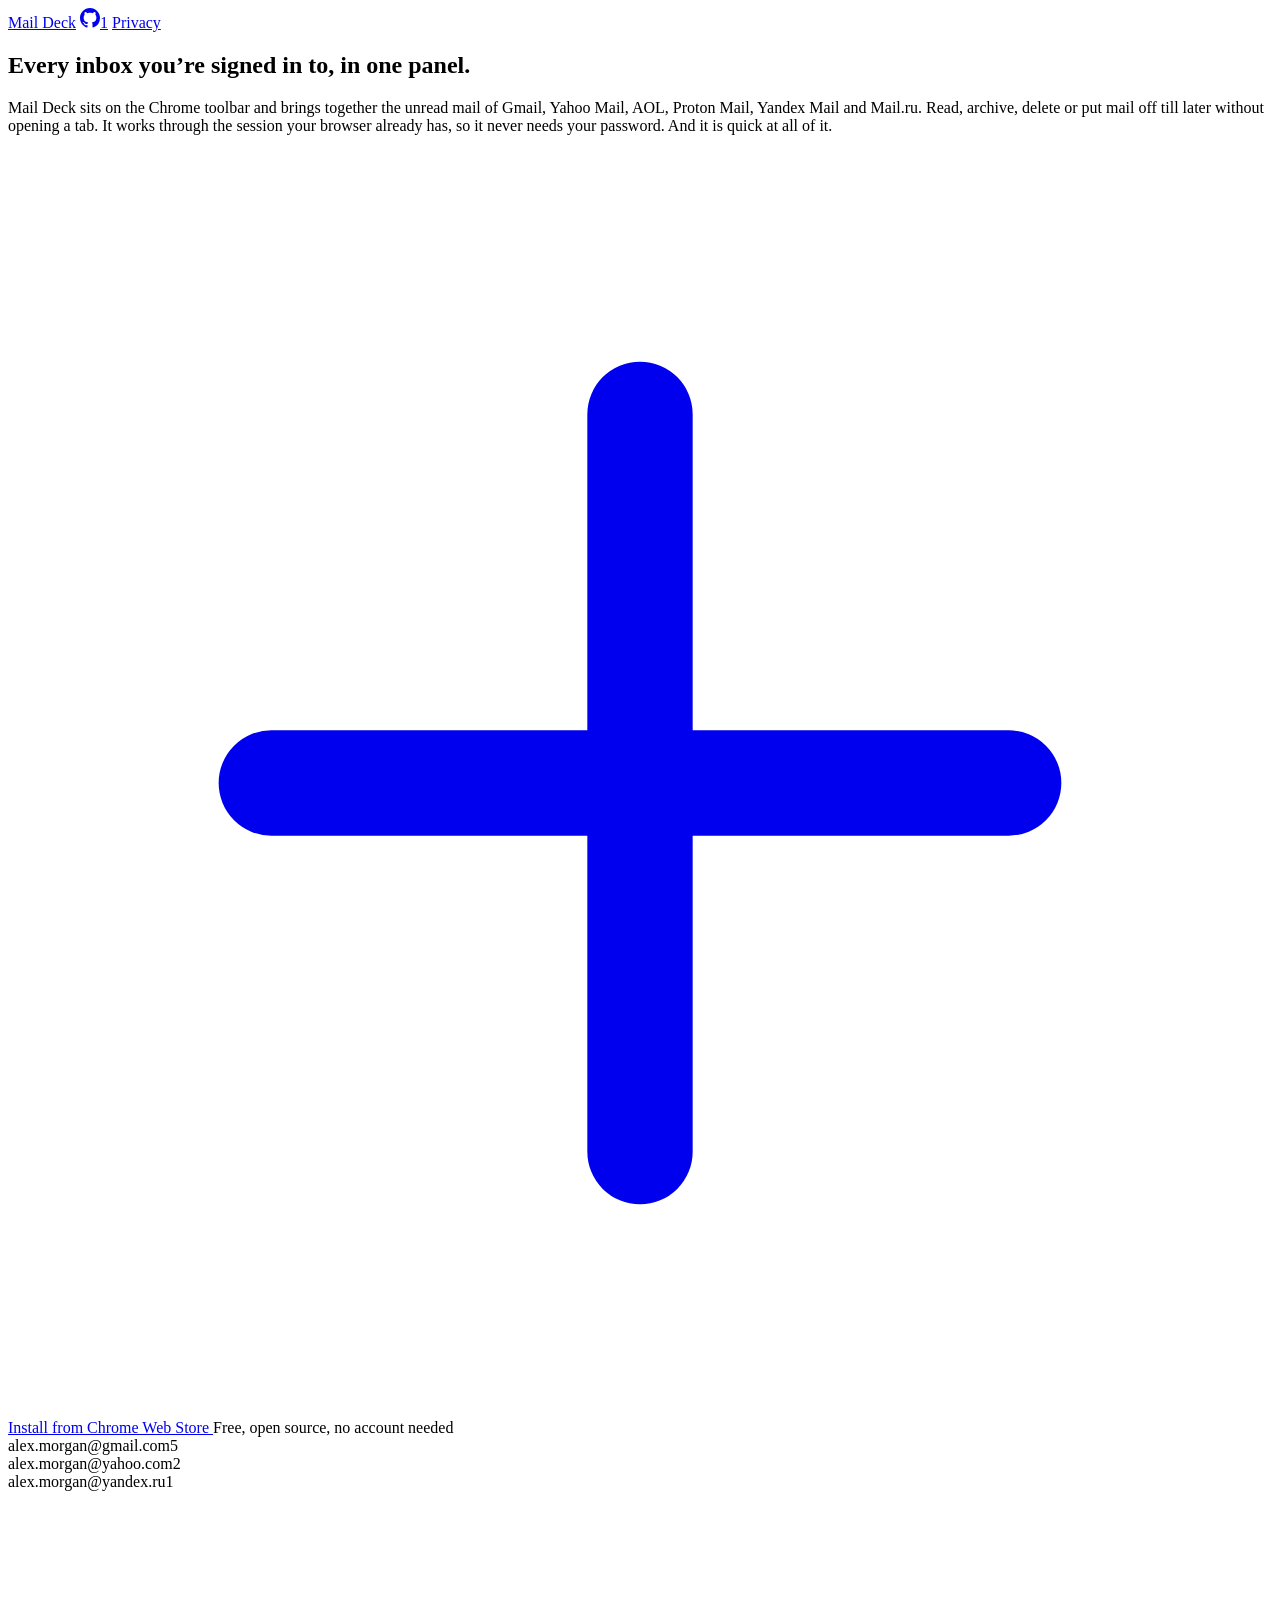
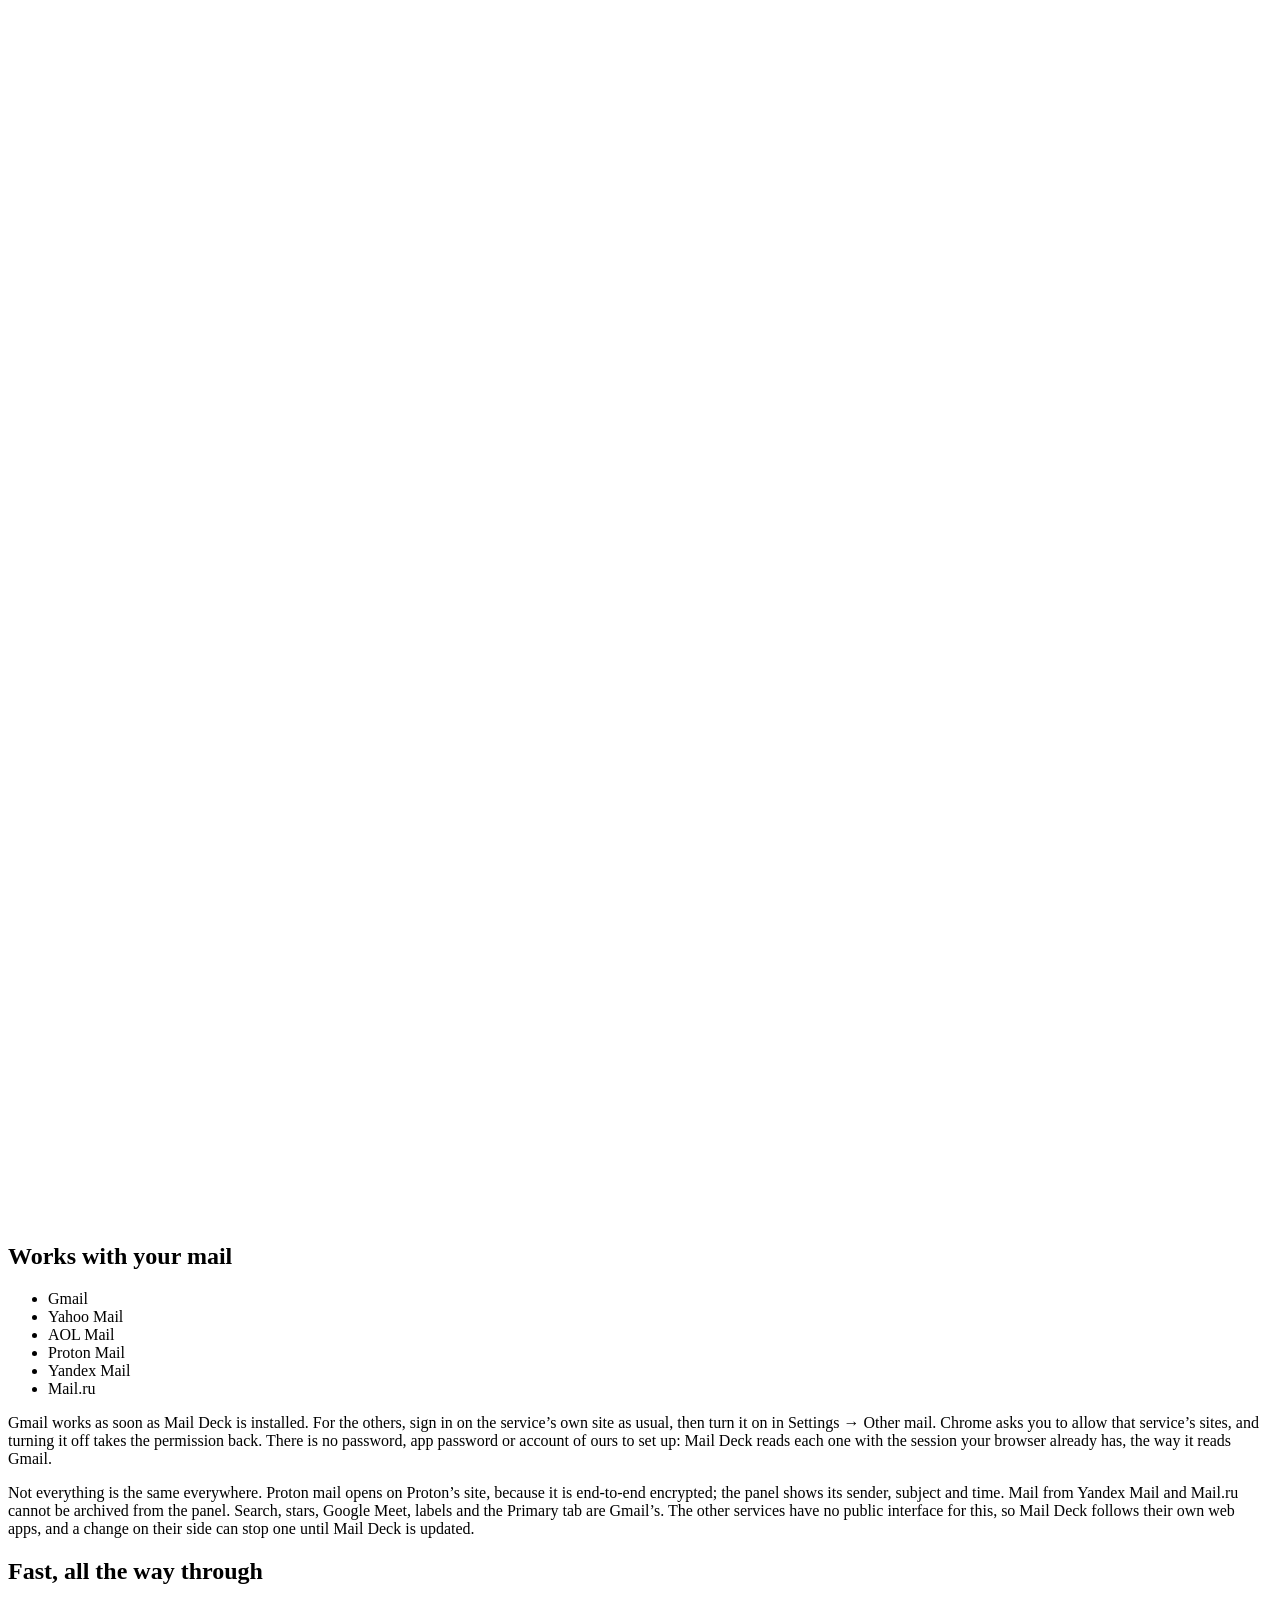
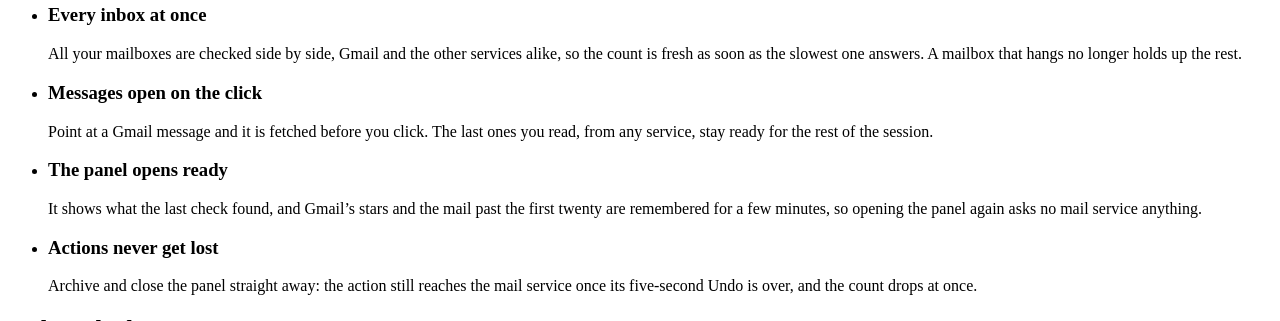
==== docs/index.html @ e18df62c "Links point to the nord-express organization The repository moves to github.com/nord-express/mail-de" ====
<!DOCTYPE html>
<html lang="en">
<head>
  <meta charset="utf-8">
  <meta name="viewport" content="width=device-width, initial-scale=1">
  <title>Mail Deck</title>
  <meta name="description" content="Unread mail from Gmail, Yahoo Mail, AOL, Proton Mail, Yandex Mail and Mail.ru in one Chrome toolbar panel. Read, archive or delete it without opening a tab.">
  <meta property="og:title" content="Mail Deck">
  <meta property="og:description" content="Every inbox you’re signed in to, in one fast panel: Gmail, Yahoo Mail, AOL, Proton Mail, Yandex Mail and Mail.ru, with the session your browser already has.">
  <link rel="canonical" href="https://nord-express.github.io/mail-deck/">
  <meta name="google-site-verification" content="rbf2NLE_nnhFeSo38FrEwmTpfpZyqi-4t7hF4axL8VQ">
  <meta property="og:type" content="website">
  <meta property="og:site_name" content="Mail Deck">
  <meta property="og:image" content="https://nord-express.github.io/mail-deck/images/social.png">
  <meta property="og:image:width" content="1280">
  <meta property="og:image:height" content="640">
  <meta property="og:image:alt" content="Mail Deck: every inbox you’re signed in to, in one fast panel">
  <meta property="og:url" content="https://nord-express.github.io/mail-deck/">
  <meta name="twitter:card" content="summary_large_image">
  <link rel="icon" type="image/png" href="favicon.png">
  <link rel="apple-touch-icon" href="icon.png">
  <script type="application/ld+json">
  {
    "@context": "https://schema.org",
    "@type": "SoftwareApplication",
    "name": "Mail Deck",
    "description": "Unread mail from Gmail, Yahoo Mail, AOL, Proton Mail, Yandex Mail and Mail.ru in one Chrome toolbar panel. Read, archive or delete it without opening a tab.",
    "url": "https://nord-express.github.io/mail-deck/",
    "downloadUrl": "https://chromewebstore.google.com/detail/mail-deck/hjlkjemogfgkpbbnogihekjcdmafecff",
    "image": "https://nord-express.github.io/mail-deck/images/social.png",
    "applicationCategory": "BrowserApplication",
    "operatingSystem": "Chrome",
    "offers": {
      "@type": "Offer",
      "price": "0",
      "priceCurrency": "USD"
    },
    "isAccessibleForFree": true,
    "license": "https://www.mozilla.org/MPL/1.1/",
    "codeRepository": "https://github.com/nord-express/mail-deck"
  }
  </script>
  <link rel="preload" href="fonts/schibsted-grotesk.woff2" as="font" type="font/woff2" crossorigin>
  <link rel="stylesheet" href="style.css">
  <script src="stars.js" defer></script>
</head>
<body>
  <header class="top wrap">
    <a class="brand" href="./"><img src="icon.png" alt="">Mail Deck</a>
    <a class="gh" href="https://github.com/nord-express/mail-deck" title="Source on GitHub" aria-label="Source on GitHub, stars: 1"><svg viewBox="0 0 16 16" width="20" height="20" aria-hidden="true"><path fill="currentColor" d="M8 0C3.58 0 0 3.58 0 8c0 3.54 2.29 6.53 5.47 7.59.4.07.55-.17.55-.38 0-.19-.01-.82-.01-1.49-2.01.37-2.53-.49-2.69-.94-.09-.23-.48-.94-.82-1.13-.28-.15-.68-.52-.01-.53.63-.01 1.08.58 1.23.82.72 1.21 1.87.87 2.33.66.07-.52.28-.87.51-1.07-1.78-.2-3.64-.89-3.64-3.95 0-.87.31-1.59.82-2.15-.08-.2-.36-1.02.08-2.12 0 0 .67-.21 2.2.82.64-.18 1.32-.27 2-.27.68 0 1.36.09 2 .27 1.53-1.04 2.2-.82 2.2-.82.44 1.1.16 1.92.08 2.12.51.56.82 1.27.82 2.15 0 3.07-1.87 3.75-3.65 3.95.29.25.54.73.54 1.48 0 1.07-.01 1.93-.01 2.2 0 .21.15.46.55.38A8.013 8.013 0 0 0 16 8c0-4.42-3.58-8-8-8z"/></svg><span class="stars">1</span></a>
    <a href="#privacy">Privacy</a>
  </header>

  <main>
    <section class="hero wrap">
      <div>
        <h1>Every inbox you’re signed in to, in one panel.</h1>
        <p class="lede">Mail Deck sits on the Chrome toolbar and brings together the unread mail of Gmail, Yahoo Mail, AOL, Proton Mail, Yandex Mail and Mail.ru. Read, archive, delete or put mail off till later without opening a tab. It works through the session your browser already has, so it never needs your password. And it is quick at all of it.</p>
        <div class="cta">
          <a class="install" href="https://chromewebstore.google.com/detail/mail-deck/hjlkjemogfgkpbbnogihekjcdmafecff">
            <svg viewBox="0 0 24 24" fill="none" stroke="currentColor" stroke-width="2" stroke-linecap="round" aria-hidden="true"><path d="M12 5v14M5 12h14"/></svg>
            Install from Chrome Web Store
          </a>
          <span class="note">Free, open source, no account needed</span>
        </div>
      </div>
      <div class="deck" aria-hidden="true">
        <div class="acc" style="--c: var(--blue)"><span class="dot"></span><span class="addr">alex.morgan@gmail.com</span><span class="n">5</span></div>
        <div class="acc" style="--c: var(--green)"><span class="dot"></span><span class="addr">alex.morgan@yahoo.com</span><span class="n">2</span></div>
        <div class="acc" style="--c: var(--orange)"><span class="dot"></span><span class="addr">alex.morgan@yandex.ru</span><span class="n">1</span></div>
      </div>
    </section>

    <figure class="shot wrap">
      <picture>
        <source media="(max-width: 600px) and (prefers-color-scheme: dark)" srcset="images/inbox-dark.png" width="1232" height="1312">
        <source media="(max-width: 600px)" srcset="images/inbox-light.png" width="1232" height="1312">
        <source media="(prefers-color-scheme: dark)" srcset="images/hero-dark.png">
        <img src="images/hero-light.png" width="2904" height="1312" alt="The Mail Deck panel: unread mail from Gmail, Yahoo Mail and Yandex Mail mailboxes, and an open message">
      </picture>
    </figure>

    <section class="block wrap" id="services">
      <h2>Works with your mail</h2>
      <div class="works">
        <ul class="services">
          <li>Gmail</li>
          <li>Yahoo Mail</li>
          <li>AOL Mail</li>
          <li>Proton Mail</li>
          <li>Yandex Mail</li>
          <li>Mail.ru</li>
        </ul>
        <p>Gmail works as soon as Mail Deck is installed. For the others, sign in on the service’s own site as usual, then turn it on in Settings → Other mail. Chrome asks you to allow that service’s sites, and turning it off takes the permission back. There is no password, app password or account of ours to set up: Mail Deck reads each one with the session your browser already has, the way it reads Gmail.</p>
        <p>Not everything is the same everywhere. Proton mail opens on Proton’s site, because it is end-to-end encrypted; the panel shows its sender, subject and time. Mail from Yandex Mail and Mail.ru cannot be archived from the panel. Search, stars, Google Meet, labels and the Primary tab are Gmail’s. The other services have no public interface for this, so Mail Deck follows their own web apps, and a change on their side can stop one until Mail Deck is updated.</p>
      </div>
    </section>

    <section class="block wrap">
      <h2>Fast, all the way through</h2>
      <ul class="features">
        <li>
          <h3>Every inbox at once</h3>
          <p>All your mailboxes are checked side by side, Gmail and the other services alike, so the count is fresh as soon as the slowest one answers. A mailbox that hangs no longer holds up the rest.</p>
        </li>
        <li>
          <h3>Messages open on the click</h3>
          <p>Point at a Gmail message and it is fetched before you click. The last ones you read, from any service, stay ready for the rest of the session.</p>
        </li>
        <li>
          <h3>The panel opens ready</h3>
          <p>It shows what the last check found, and Gmail’s stars and the mail past the first twenty are remembered for a few minutes, so opening the panel again asks no mail service anything.</p>
        </li>
        <li>
          <h3>Actions never get lost</h3>
          <p>Archive and close the panel straight away: the action still reaches the mail service once its five-second Undo is over, and the count drops at once.</p>
        </li>
      </ul>
    </section>

    <section class="block wrap">
      <h2>A closer look</h2>
      <div class="screens">
        <img src="images/screens/2-read.png" width="1280" height="800" loading="lazy" alt="A conversation open in the panel: older messages folded, an attachment chip">
        <img src="images/screens/3-search.png" width="1280" height="800" loading="lazy" alt="One search across two Gmail inboxes, read and unread results">
        <img src="images/screens/4-later.png" width="1280" height="800" loading="lazy" alt="The Remind me later menu over a message">
        <img src="images/screens/5-empty.png" width="1280" height="800" loading="lazy" alt="All caught up: a compact list of six mailboxes on Gmail, Yahoo Mail, Proton Mail, Yandex Mail and Mail.ru">
        <img src="images/screens/6-settings.png" width="1280" height="800" loading="lazy" alt="Settings: Other mail, with a switch for each mail service">
      </div>
    </section>

    <section class="block wrap">
      <h2>What it does</h2>
      <ul class="features">
        <li>
          <h3>Each mailbox at a glance</h3>
          <p>Every mailbox you’re signed in to shows with a colour and an unread count, and a Google account with its own picture too. Pick a chip to see one inbox only.</p>
        </li>
        <li>
          <h3>Read in place</h3>
          <p>A Gmail conversation opens whole in the panel, attachments included. Mail from Yahoo, AOL, Yandex and Mail.ru opens there too; Proton’s opens on Proton’s site.</p>
        </li>
        <li>
          <h3>Undo for five seconds</h3>
          <p>Archived or deleted the wrong one? Press Undo in the notice, or Z.</p>
        </li>
        <li>
          <h3>Reply and star</h3>
          <p>Reply opens a compose window on the service the message came from; Gmail’s comes already addressed. Star a Gmail message without leaving the panel.</p>
        </li>
        <li>
          <h3>Labels, not just the inbox</h3>
          <p>Choose which Gmail labels to watch, separately for each account, or only the Primary tab.</p>
        </li>
        <li>
          <h3>Search every Gmail inbox</h3>
          <p>One search runs in all your Google accounts at once.</p>
        </li>
        <li>
          <h3>Remind me later</h3>
          <p>Put a message away until this evening, tomorrow or next week. It comes back with a notification.</p>
        </li>
        <li>
          <h3>Your order, your side panel</h3>
          <p>Drag the inboxes into your order, keep the deck open beside the page, open it with Alt+Shift+M.</p>
        </li>
        <li>
          <h3>Notifications and sound</h3>
          <p>A desktop notice and an optional sound for new mail, with quiet hours, quiet inboxes and rules for senders.</p>
        </li>
      </ul>
    </section>

    <section class="block wrap">
      <h2>One key per action</h2>
      <ul class="keys">
        <li><kbd>R</kbd>Mark as read</li>
        <li><kbd>E</kbd>Archive</li>
        <li><kbd>Del</kbd>Delete</li>
        <li><kbd>!</kbd>Report spam</li>
        <li><kbd>S</kbd>Star</li>
        <li><kbd>Z</kbd>Undo</li>
        <li><kbd>B</kbd>Remind me later</li>
        <li><kbd>/</kbd>Search</li>
        <li><kbd>O</kbd>Open in the web app</li>
        <li><kbd>J</kbd>Next message</li>
      </ul>
      <p class="after">The keys go by position, so they work with any keyboard layout. Star and search are for Gmail; archive works everywhere but Yandex Mail and Mail.ru.</p>
    </section>

    <section class="block quiet wrap" id="privacy">
      <h2>Nothing in between</h2>
      <div>
        <p>Mail Deck has no servers and no analytics. It talks only to Google and to the mail services you turn on, each with the session your browser already has, and never sees your password.</p>
        <p><a href="privacy.html">Read the privacy policy</a></p>
      </div>
    </section>
  </main>

  <footer class="foot wrap">
    <p>Mail Deck is not made by or affiliated with Google, Yahoo, AOL, Proton, Yandex or VK. Gmail is a trademark of Google LLC; the other names belong to their owners.</p>
    <a href="https://github.com/nord-express/mail-deck">GitHub</a>
    <a href="https://github.com/nord-express/mail-deck/issues">Report a problem</a>
    <a href="privacy.html">Privacy</a>
  </footer>
</body>
</html>
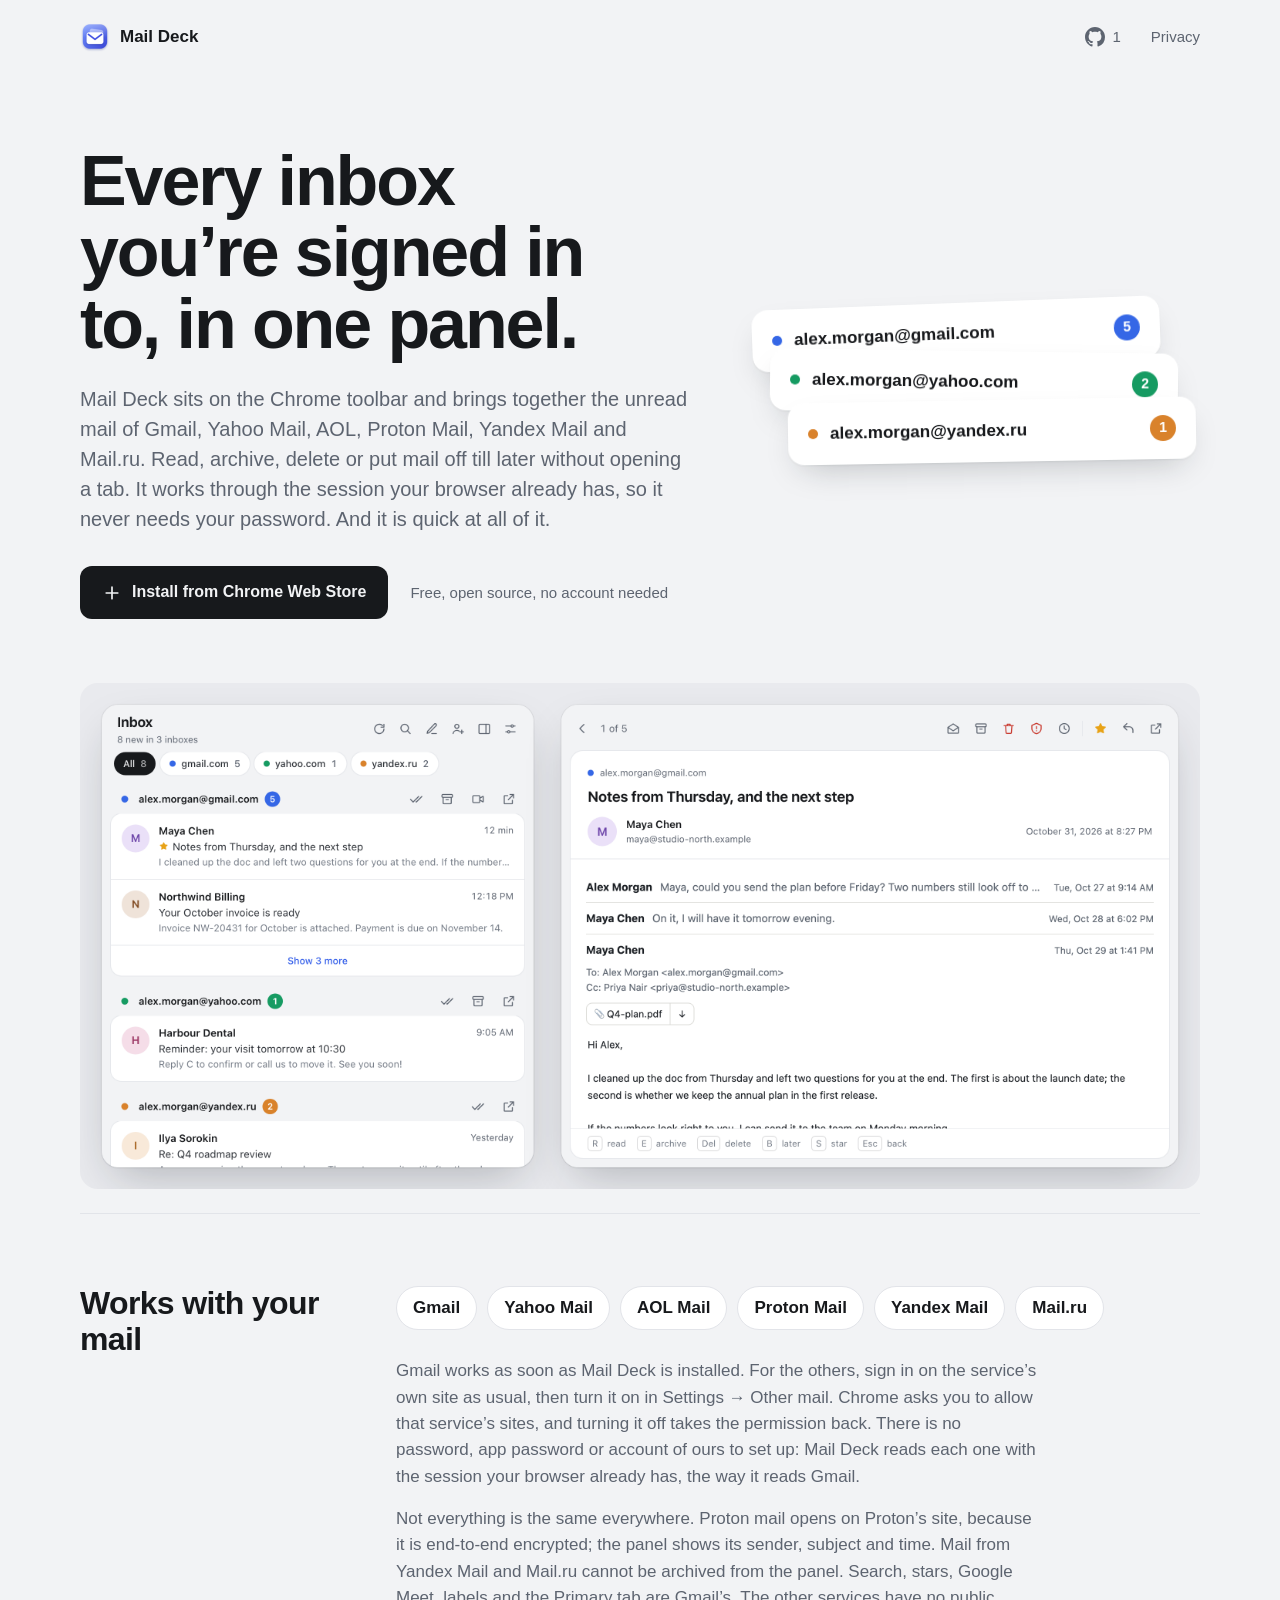
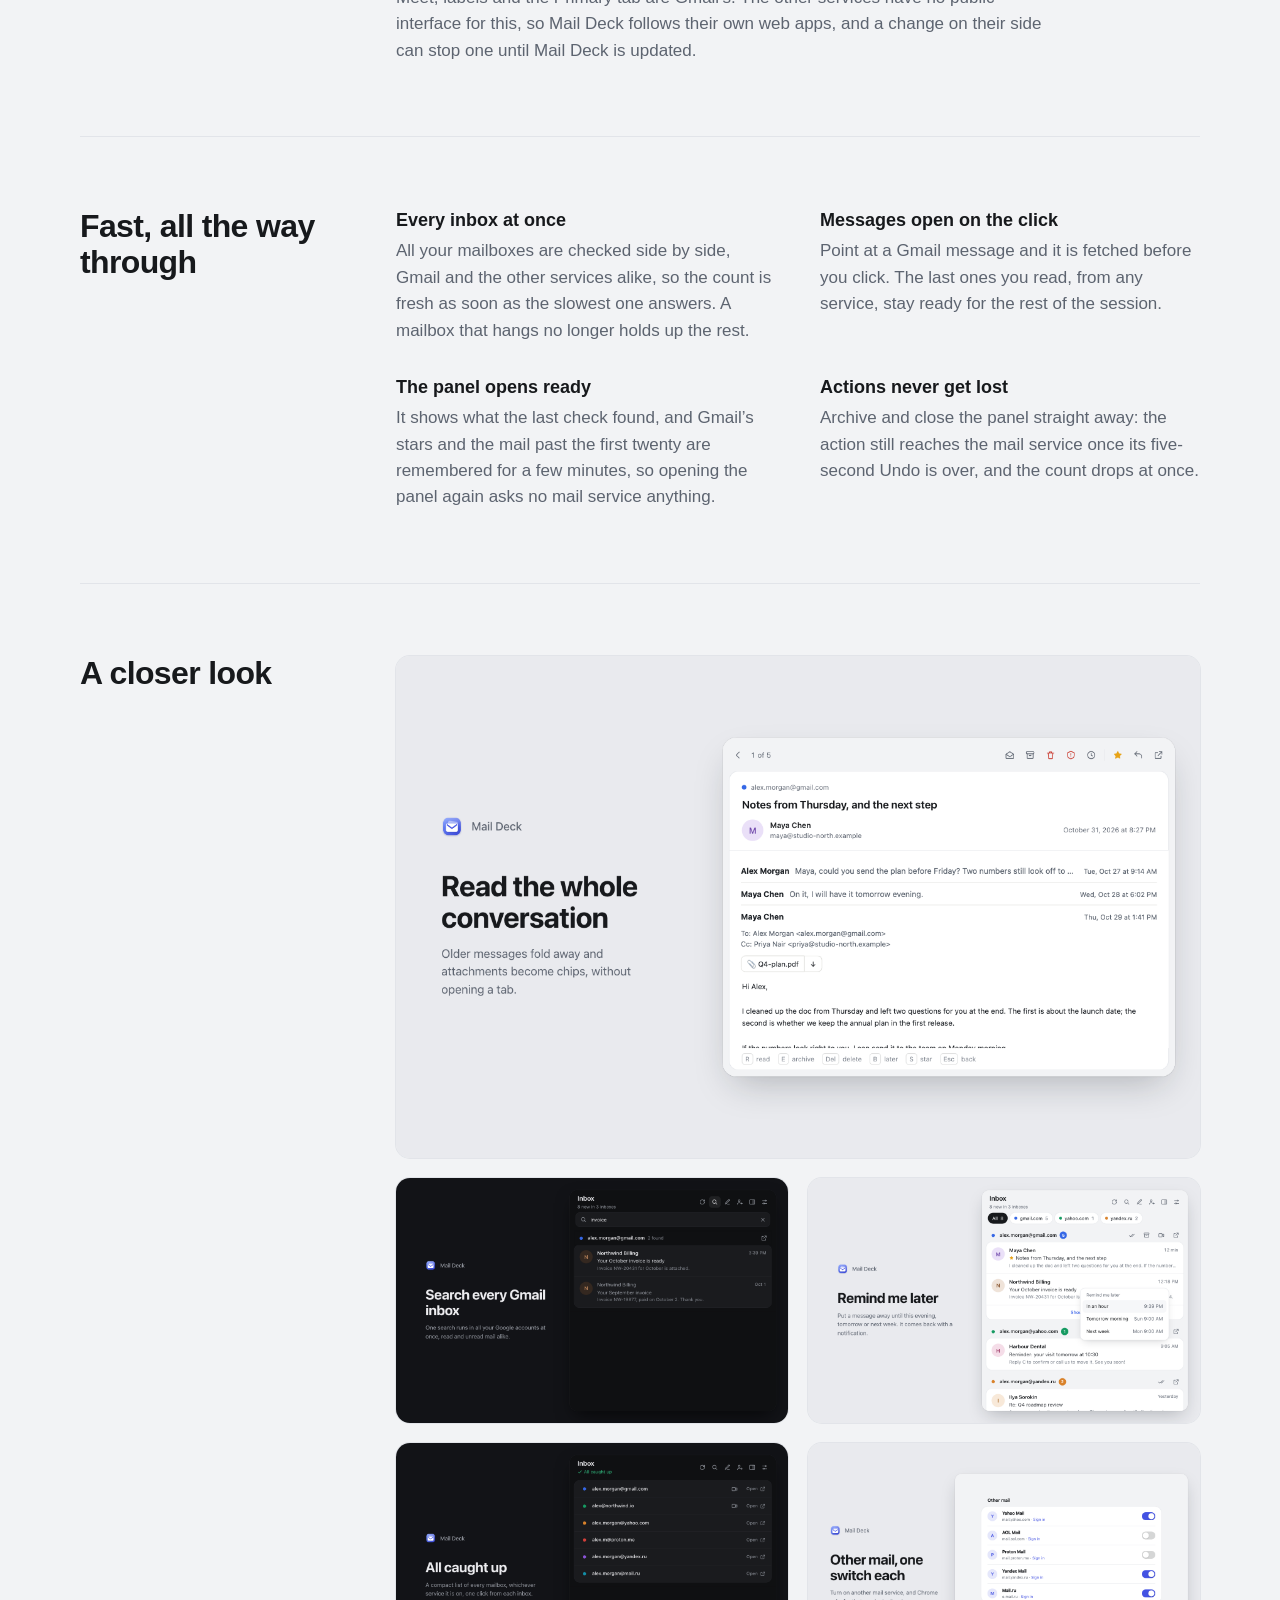
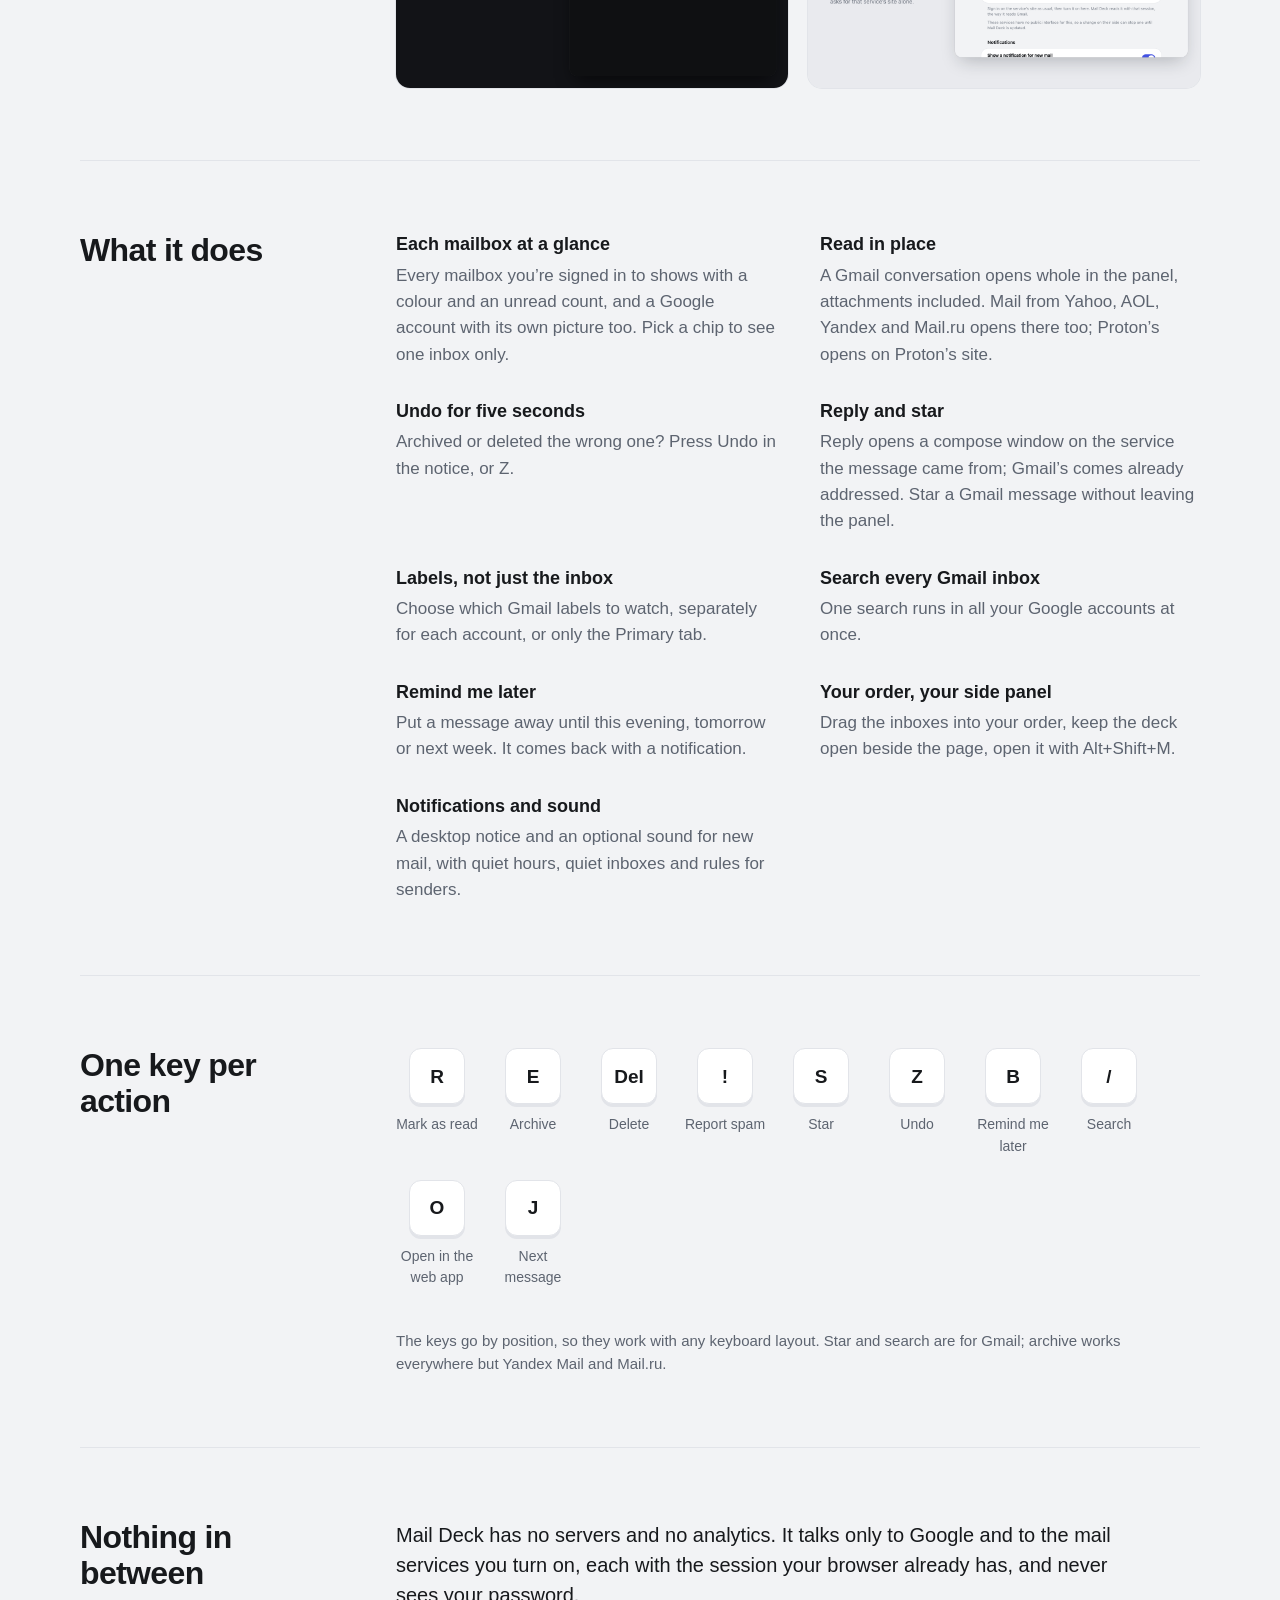
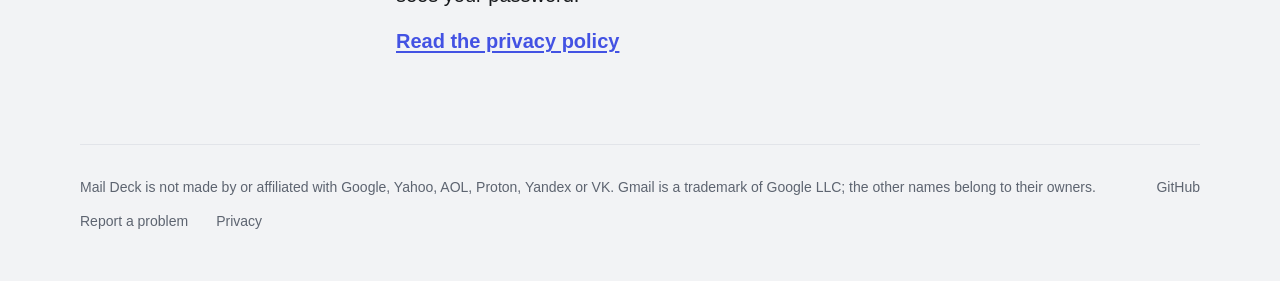
==== commit 73f0f8df: "Landing: lighter pictures, a real title, small fixes - Hero, inbox and screen pictures load as lossl" ====
--- a/docs/index.html
+++ b/docs/index.html
@@ -3,7 +3,7 @@
 <head>
   <meta charset="utf-8">
   <meta name="viewport" content="width=device-width, initial-scale=1">
-  <title>Mail Deck</title>
+  <title>Mail Deck: Gmail and other inboxes in one Chrome panel</title>
   <meta name="description" content="Unread mail from Gmail, Yahoo Mail, AOL, Proton Mail, Yandex Mail and Mail.ru in one Chrome toolbar panel. Read, archive or delete it without opening a tab.">
   <meta property="og:title" content="Mail Deck">
   <meta property="og:description" content="Every inbox you’re signed in to, in one fast panel: Gmail, Yahoo Mail, AOL, Proton Mail, Yandex Mail and Mail.ru, with the session your browser already has.">
@@ -37,7 +37,7 @@
     },
     "isAccessibleForFree": true,
     "license": "https://www.mozilla.org/MPL/1.1/",
-    "codeRepository": "https://github.com/nord-express/mail-deck"
+    "sameAs": ["https://github.com/nord-express/mail-deck"]
   }
   </script>
   <link rel="preload" href="fonts/schibsted-grotesk.woff2" as="font" type="font/woff2" crossorigin>
@@ -46,7 +46,7 @@
 </head>
 <body>
   <header class="top wrap">
-    <a class="brand" href="./"><img src="icon.png" alt="">Mail Deck</a>
+    <a class="brand" href="./"><img src="icon-60.png" width="30" height="30" alt="">Mail Deck</a>
     <a class="gh" href="https://github.com/nord-express/mail-deck" title="Source on GitHub" aria-label="Source on GitHub, stars: 1"><svg viewBox="0 0 16 16" width="20" height="20" aria-hidden="true"><path fill="currentColor" d="M8 0C3.58 0 0 3.58 0 8c0 3.54 2.29 6.53 5.47 7.59.4.07.55-.17.55-.38 0-.19-.01-.82-.01-1.49-2.01.37-2.53-.49-2.69-.94-.09-.23-.48-.94-.82-1.13-.28-.15-.68-.52-.01-.53.63-.01 1.08.58 1.23.82.72 1.21 1.87.87 2.33.66.07-.52.28-.87.51-1.07-1.78-.2-3.64-.89-3.64-3.95 0-.87.31-1.59.82-2.15-.08-.2-.36-1.02.08-2.12 0 0 .67-.21 2.2.82.64-.18 1.32-.27 2-.27.68 0 1.36.09 2 .27 1.53-1.04 2.2-.82 2.2-.82.44 1.1.16 1.92.08 2.12.51.56.82 1.27.82 2.15 0 3.07-1.87 3.75-3.65 3.95.29.25.54.73.54 1.48 0 1.07-.01 1.93-.01 2.2 0 .21.15.46.55.38A8.013 8.013 0 0 0 16 8c0-4.42-3.58-8-8-8z"/></svg><span class="stars">1</span></a>
     <a href="#privacy">Privacy</a>
   </header>
@@ -73,10 +73,10 @@
 
     <figure class="shot wrap">
       <picture>
-        <source media="(max-width: 600px) and (prefers-color-scheme: dark)" srcset="images/inbox-dark.png" width="1232" height="1312">
-        <source media="(max-width: 600px)" srcset="images/inbox-light.png" width="1232" height="1312">
-        <source media="(prefers-color-scheme: dark)" srcset="images/hero-dark.png">
-        <img src="images/hero-light.png" width="2904" height="1312" alt="The Mail Deck panel: unread mail from Gmail, Yahoo Mail and Yandex Mail mailboxes, and an open message">
+        <source media="(max-width: 600px) and (prefers-color-scheme: dark)" srcset="images/inbox-dark.webp" width="1232" height="1312">
+        <source media="(max-width: 600px)" srcset="images/inbox-light.webp" width="1232" height="1312">
+        <source media="(prefers-color-scheme: dark)" srcset="images/hero-dark.webp">
+        <img src="images/hero-light.webp" width="2904" height="1312" alt="The Mail Deck panel: unread mail from Gmail, Yahoo Mail and Yandex Mail mailboxes, and an open message">
       </picture>
     </figure>
 
@@ -121,11 +121,11 @@
     <section class="block wrap">
       <h2>A closer look</h2>
       <div class="screens">
-        <img src="images/screens/2-read.png" width="1280" height="800" loading="lazy" alt="A conversation open in the panel: older messages folded, an attachment chip">
-        <img src="images/screens/3-search.png" width="1280" height="800" loading="lazy" alt="One search across two Gmail inboxes, read and unread results">
-        <img src="images/screens/4-later.png" width="1280" height="800" loading="lazy" alt="The Remind me later menu over a message">
-        <img src="images/screens/5-empty.png" width="1280" height="800" loading="lazy" alt="All caught up: a compact list of six mailboxes on Gmail, Yahoo Mail, Proton Mail, Yandex Mail and Mail.ru">
-        <img src="images/screens/6-settings.png" width="1280" height="800" loading="lazy" alt="Settings: Other mail, with a switch for each mail service">
+        <img src="images/screens/2-read.webp" width="1280" height="800" loading="lazy" alt="A conversation open in the panel: older messages folded, an attachment chip">
+        <img src="images/screens/3-search.webp" width="1280" height="800" loading="lazy" alt="One search across two Gmail inboxes, read and unread results">
+        <img src="images/screens/4-later.webp" width="1280" height="800" loading="lazy" alt="The Remind me later menu over a message">
+        <img src="images/screens/5-empty.webp" width="1280" height="800" loading="lazy" alt="All caught up: a compact list of six mailboxes on Gmail, Yahoo Mail, Proton Mail, Yandex Mail and Mail.ru">
+        <img src="images/screens/6-settings.webp" width="1280" height="800" loading="lazy" alt="Settings: Other mail, with a switch for each mail service">
       </div>
     </section>
 
--- a/docs/style.css
+++ b/docs/style.css
@@ -0,0 +1,493 @@
+@font-face {
+  font-family: 'Schibsted Grotesk';
+  font-style: normal;
+  font-weight: 400 800;
+  font-display: swap;
+  src: url(fonts/schibsted-grotesk.woff2) format('woff2');
+}
+
+/* the panel's own colours, so the page and the product look like one thing */
+:root {
+  --paper: #f2f3f5;
+  --card: #ffffff;
+  --ink: #17191c;
+  --muted: #5d6470;
+  --line: #e2e4e9;
+  --accent: #4352e3;
+  --focus: #2f5bea;
+  --blue: #3567e6;
+  --green: #169b62;
+  --orange: #d9822b;
+  --lift: 0 1px 2px rgba(22, 27, 36, .06), 0 14px 34px -14px rgba(22, 27, 36, .28);
+  color-scheme: light;
+}
+@media (prefers-color-scheme: dark) {
+  :root {
+    --paper: #0f1012;
+    --card: #1a1b1e;
+    --ink: #ececef;
+    --muted: #9a9ea6;
+    --line: #2a2b30;
+    --accent: #8a9cff;
+    --focus: #8aa6ff;
+    --blue: #5b86f2;
+    --green: #2fb57a;
+    --orange: #e79a4d;
+    --lift: 0 1px 2px rgba(0, 0, 0, .4), 0 14px 34px -14px rgba(0, 0, 0, .75);
+    color-scheme: dark;
+  }
+}
+
+* {
+  box-sizing: border-box;
+}
+html {
+  -webkit-text-size-adjust: 100%;
+}
+body {
+  margin: 0;
+  background: var(--paper);
+  color: var(--ink);
+  font: 400 17px/1.55 'Schibsted Grotesk', -apple-system, BlinkMacSystemFont, 'Segoe UI', sans-serif;
+  -webkit-font-smoothing: antialiased;
+}
+a {
+  color: inherit;
+}
+/* :where keeps the specificity of a plain a, so a link's own corners stay */
+a:where(:focus-visible) {
+  outline: 2px solid var(--focus);
+  outline-offset: 3px;
+  border-radius: 4px;
+}
+img {
+  display: block;
+  max-width: 100%;
+  height: auto;
+}
+.wrap {
+  width: min(1120px, 100% - 32px);
+  margin-inline: auto;
+}
+
+/* top line */
+.top {
+  display: flex;
+  align-items: center;
+  gap: 24px;
+  padding-block: 22px;
+}
+.brand {
+  display: flex;
+  align-items: center;
+  gap: 10px;
+  margin-right: auto;
+  font-weight: 700;
+  font-size: 17px;
+  text-decoration: none;
+}
+.brand img {
+  width: 30px;
+  height: 30px;
+}
+.top a:not(.brand) {
+  color: var(--muted);
+  font-size: 15px;
+  text-decoration: none;
+}
+.top a:not(.brand):hover {
+  color: var(--ink);
+}
+.top .gh {
+  display: inline-flex;
+  align-items: center;
+  gap: 7px;
+  margin: -6px -4px;
+  padding: 6px 10px;
+  border-radius: 8px;
+  font-weight: 500;
+  font-variant-numeric: tabular-nums;
+}
+.top .gh:hover {
+  background: var(--line);
+}
+.gh svg {
+  flex: none;
+}
+
+/* buttons */
+.install {
+  display: inline-flex;
+  align-items: center;
+  gap: 10px;
+  padding: 14px 22px;
+  border-radius: 12px;
+  background: var(--ink);
+  color: var(--paper);
+  font-weight: 600;
+  font-size: 16px;
+  text-decoration: none;
+  transition: transform .15s;
+}
+.install:hover {
+  transform: translateY(-1px);
+}
+.install svg {
+  width: 20px;
+  height: 20px;
+}
+
+/* first screen */
+.hero {
+  display: grid;
+  grid-template-columns: minmax(0, 1.15fr) minmax(0, .85fr);
+  align-items: center;
+  gap: 56px;
+  padding-block: 72px 64px;
+}
+h1 {
+  margin: 0;
+  font-size: clamp(40px, 6.2vw, 70px);
+  font-weight: 750;
+  line-height: 1.02;
+  letter-spacing: -.03em;
+  text-wrap: balance;
+}
+.lede {
+  max-width: 34em;
+  margin: 24px 0 32px;
+  color: var(--muted);
+  font-size: 20px;
+  line-height: 1.5;
+}
+.cta {
+  display: flex;
+  flex-wrap: wrap;
+  align-items: center;
+  gap: 14px 22px;
+}
+.cta .note {
+  color: var(--muted);
+  font-size: 15px;
+}
+
+/* the deck: one line per signed-in account, dealt on top of each other */
+.deck {
+  position: relative;
+  display: grid;
+  gap: 0;
+  padding: 8px 40px 8px 4px;
+}
+.acc {
+  display: flex;
+  align-items: center;
+  gap: 12px;
+  padding: 18px 20px;
+  border-radius: 16px;
+  background: var(--card);
+  box-shadow: var(--lift);
+  font-size: 17px;
+  font-weight: 600;
+  white-space: nowrap;
+  animation: deal .55s cubic-bezier(.2, .8, .2, 1) both;
+}
+.acc + .acc {
+  margin-top: -14px;
+}
+.acc:nth-child(1) {
+  transform: translateX(0) rotate(-2.2deg);
+  animation-delay: .05s;
+}
+.acc:nth-child(2) {
+  transform: translateX(18px) rotate(.8deg);
+  animation-delay: .17s;
+}
+.acc:nth-child(3) {
+  transform: translateX(36px) rotate(-1deg);
+  animation-delay: .29s;
+}
+.acc .dot {
+  flex: none;
+  width: 10px;
+  height: 10px;
+  border-radius: 50%;
+  background: var(--c);
+}
+.acc .addr {
+  min-width: 0;
+  overflow: hidden;
+  text-overflow: ellipsis;
+}
+.acc .n {
+  flex: none;
+  display: grid;
+  place-items: center;
+  min-width: 26px;
+  height: 26px;
+  margin-left: auto;
+  padding: 0 7px;
+  border-radius: 13px;
+  background: var(--c);
+  color: #fff;
+  font-size: 14px;
+  font-weight: 650;
+}
+@keyframes deal {
+  from {
+    opacity: 0;
+    translate: 0 -40px;
+  }
+}
+
+/* screenshot */
+.shot {
+  margin-block: 0;
+  padding-bottom: 24px;
+}
+.shot img {
+  width: 100%;
+  border-radius: 18px;
+}
+
+/* sections */
+.block {
+  display: grid;
+  grid-template-columns: 260px minmax(0, 1fr);
+  gap: 40px 56px;
+  padding-block: 72px;
+  border-top: 1px solid var(--line);
+}
+h2 {
+  margin: 0;
+  font-size: 32px;
+  font-weight: 700;
+  line-height: 1.12;
+  letter-spacing: -.02em;
+}
+.features {
+  display: grid;
+  grid-template-columns: 1fr 1fr;
+  gap: 32px 44px;
+  min-width: 0;
+  margin: 0;
+  padding: 0;
+  list-style: none;
+}
+.features h3 {
+  margin: 0 0 6px;
+  font-size: 18px;
+  font-weight: 650;
+  line-height: 1.3;
+}
+.features p {
+  margin: 0;
+  color: var(--muted);
+}
+
+/* the mail services: plain names, no logos */
+.works {
+  min-width: 0;
+}
+.services {
+  display: flex;
+  flex-wrap: wrap;
+  gap: 10px;
+  margin: 0 0 28px;
+  padding: 0;
+  list-style: none;
+}
+.services li {
+  padding: 8px 16px;
+  border: 1px solid var(--line);
+  border-radius: 999px;
+  background: var(--card);
+  font-weight: 600;
+  white-space: nowrap;
+}
+.works p {
+  max-width: 38em;
+  margin: 0 0 16px;
+  color: var(--muted);
+}
+.works p:last-child {
+  margin-bottom: 0;
+}
+
+/* screens: two to a row, the store's pictures */
+.screens {
+  display: grid;
+  grid-template-columns: 1fr 1fr;
+  gap: 20px;
+  min-width: 0;
+}
+.screens img {
+  width: 100%;
+  height: auto;
+  border-radius: 14px;
+  box-shadow: 0 0 0 1px var(--line);
+}
+.screens img:first-child {
+  grid-column: 1 / -1;
+}
+
+/* keys */
+.keys {
+  display: flex;
+  flex-wrap: wrap;
+  gap: 22px 14px;
+  margin: 0;
+  padding: 0;
+  list-style: none;
+}
+.keys li {
+  display: grid;
+  grid-template-rows: auto 1fr;
+  justify-items: center;
+  gap: 10px;
+  width: 82px;
+  color: var(--muted);
+  font-size: 14px;
+  text-align: center;
+}
+kbd {
+  display: grid;
+  place-items: center;
+  min-width: 56px;
+  height: 56px;
+  padding: 0 12px;
+  border: 1px solid var(--line);
+  border-radius: 12px;
+  background: var(--card);
+  box-shadow: 0 3px 0 var(--line);
+  color: var(--ink);
+  font: 600 19px/1 'Schibsted Grotesk', -apple-system, BlinkMacSystemFont, 'Segoe UI', sans-serif;
+}
+.after {
+  grid-column: 2;
+  margin: 0;
+  color: var(--muted);
+  font-size: 15px;
+}
+
+/* privacy */
+.quiet p {
+  max-width: 36em;
+  margin: 0 0 16px;
+  font-size: 20px;
+  line-height: 1.5;
+}
+.quiet a {
+  color: var(--accent);
+  font-weight: 600;
+  text-underline-offset: 3px;
+}
+
+/* foot */
+.foot {
+  display: flex;
+  flex-wrap: wrap;
+  gap: 12px 28px;
+  padding-block: 32px 48px;
+  border-top: 1px solid var(--line);
+  color: var(--muted);
+  font-size: 14px;
+}
+.foot p {
+  margin: 0 auto 0 0;
+}
+.foot a {
+  text-decoration: none;
+}
+.foot a:hover {
+  color: var(--ink);
+}
+
+/* the privacy page */
+.doc {
+  max-width: 680px;
+  padding-block: 48px 72px;
+}
+.doc h1 {
+  font-size: clamp(34px, 5vw, 48px);
+}
+.doc .date {
+  margin: 12px 0 36px;
+  color: var(--muted);
+}
+.doc h2 {
+  margin: 40px 0 12px;
+  font-size: 24px;
+}
+.doc p,
+.doc li {
+  color: var(--ink);
+}
+.doc li + li {
+  margin-top: 10px;
+}
+.doc code {
+  padding: 1px 5px;
+  border-radius: 5px;
+  background: var(--card);
+  font-size: .9em;
+}
+
+@media (max-width: 900px) {
+  .hero {
+    grid-template-columns: minmax(0, 1fr);
+    gap: 48px;
+    padding-block: 40px;
+  }
+  .deck {
+    max-width: 460px;
+  }
+  .block {
+    grid-template-columns: minmax(0, 1fr);
+    gap: 28px;
+    padding-block: 56px;
+  }
+  .after {
+    grid-column: 1;
+  }
+}
+@media (max-width: 600px) {
+  .lede,
+  .quiet p {
+    font-size: 18px;
+  }
+  .features {
+    grid-template-columns: 1fr;
+  }
+  .screens {
+    grid-template-columns: 1fr;
+  }
+  .acc {
+    font-size: 15px;
+    padding: 15px 16px;
+  }
+  .deck {
+    padding-right: 24px;
+  }
+  .acc:nth-child(2) {
+    transform: translateX(12px) rotate(.8deg);
+  }
+  .acc:nth-child(3) {
+    transform: translateX(24px) rotate(-1deg);
+  }
+  .keys {
+    display: grid;
+    grid-template-columns: repeat(4, minmax(0, 1fr));
+    gap: 20px 8px;
+  }
+  .keys li {
+    width: auto;
+  }
+}
+@media (prefers-reduced-motion: reduce) {
+  .acc {
+    animation: none;
+  }
+  .install {
+    transition: none;
+  }
+}
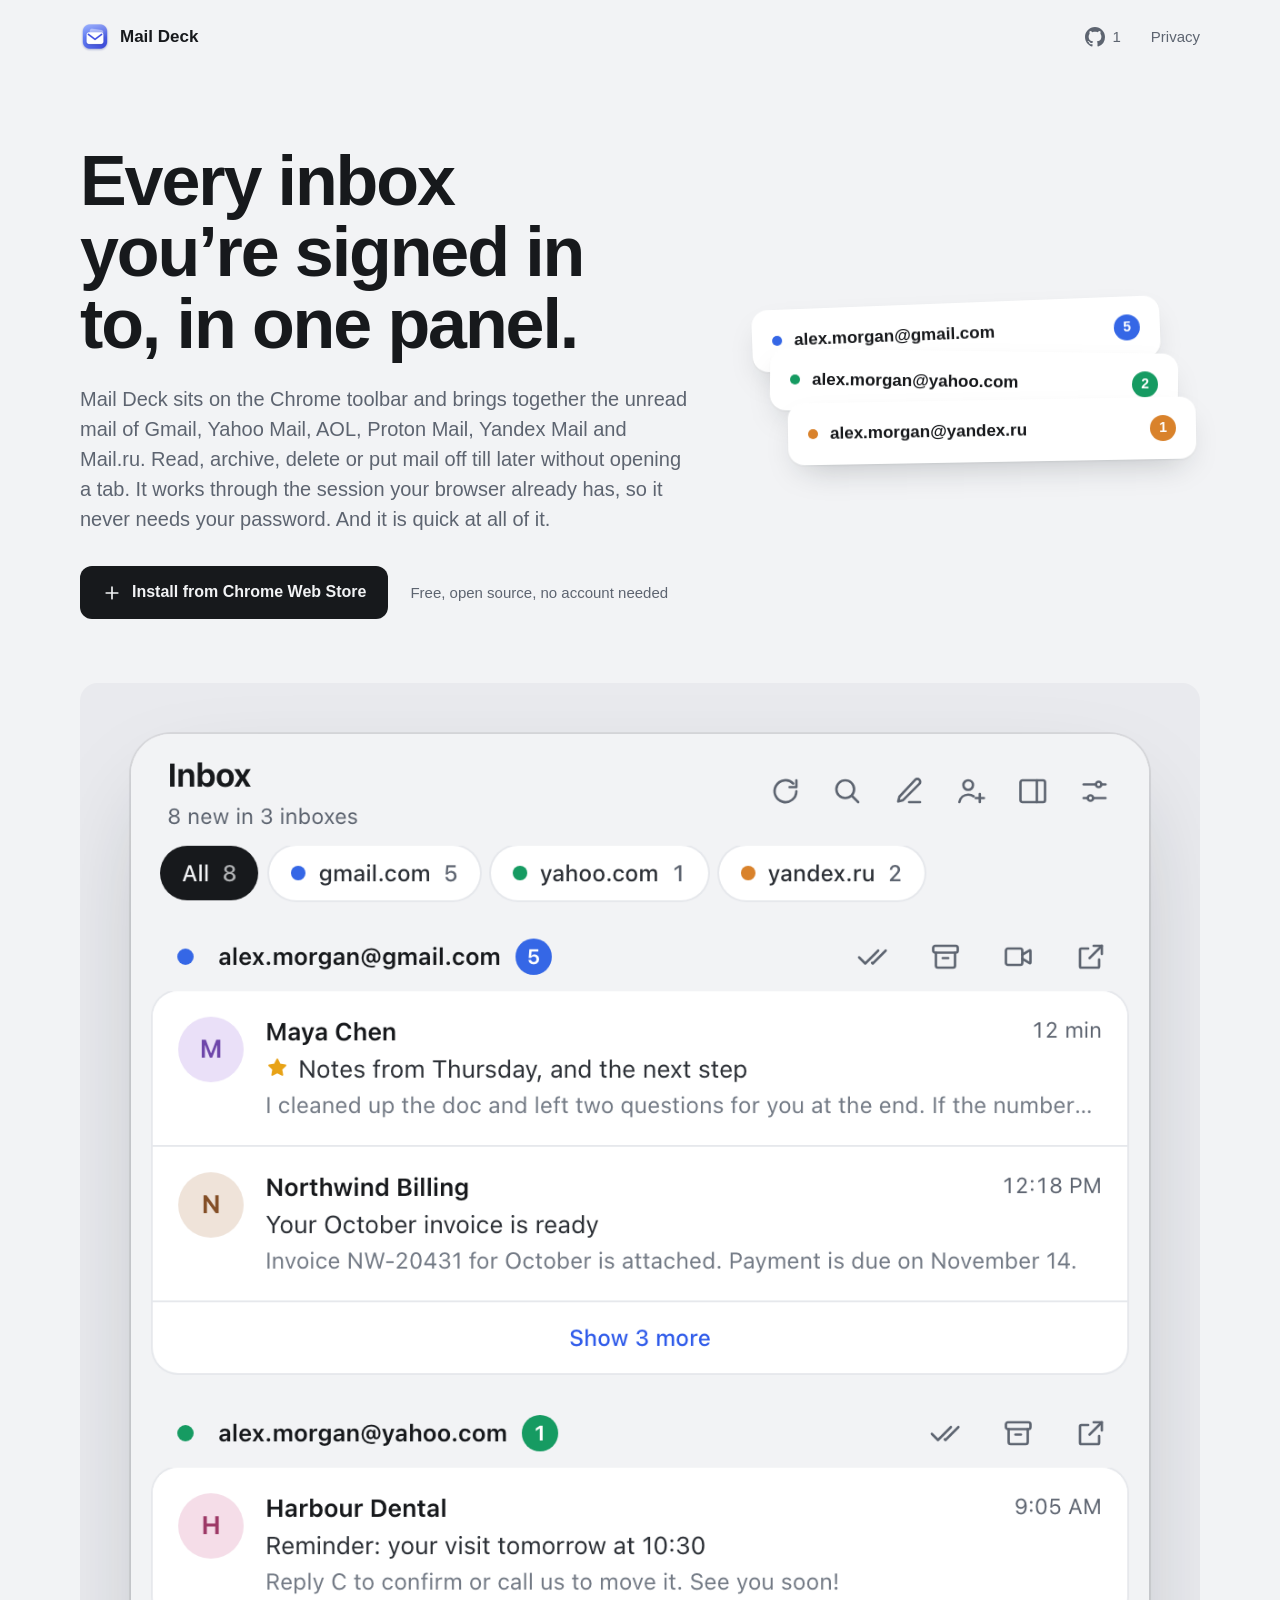
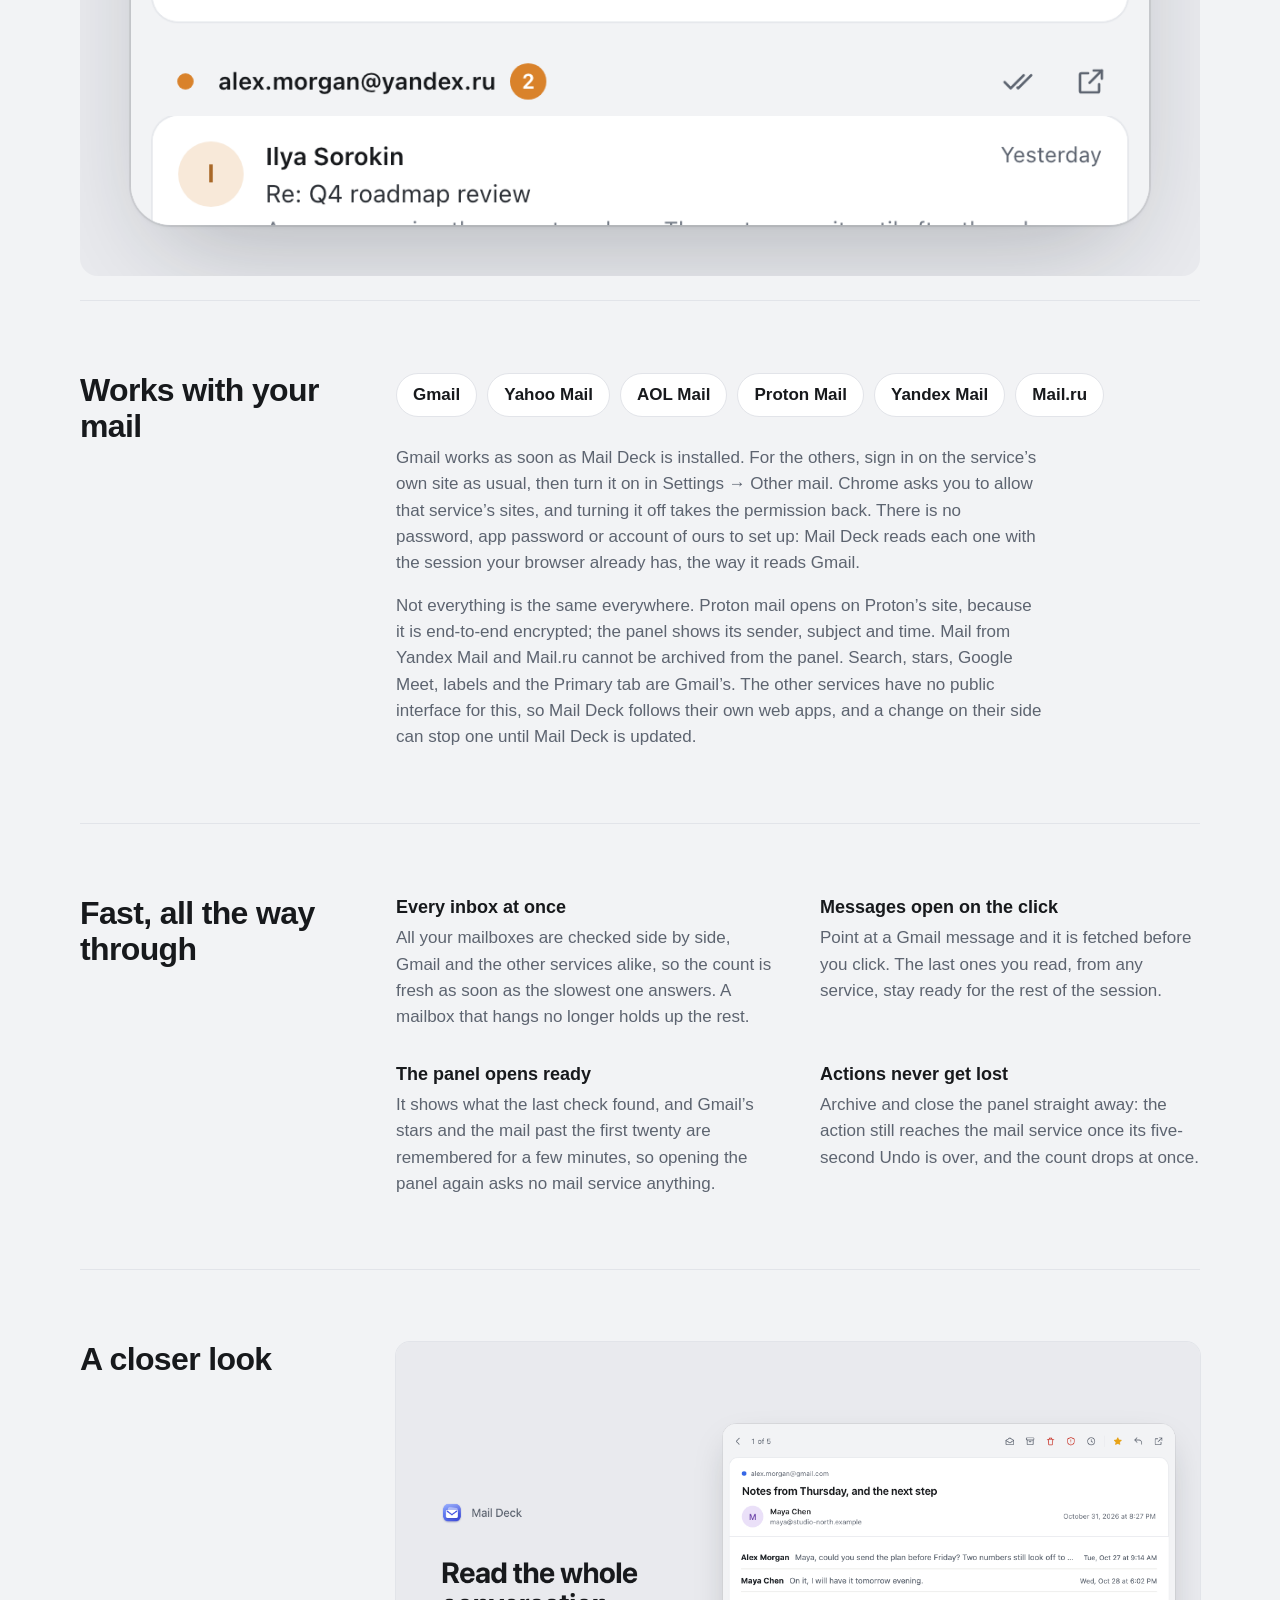
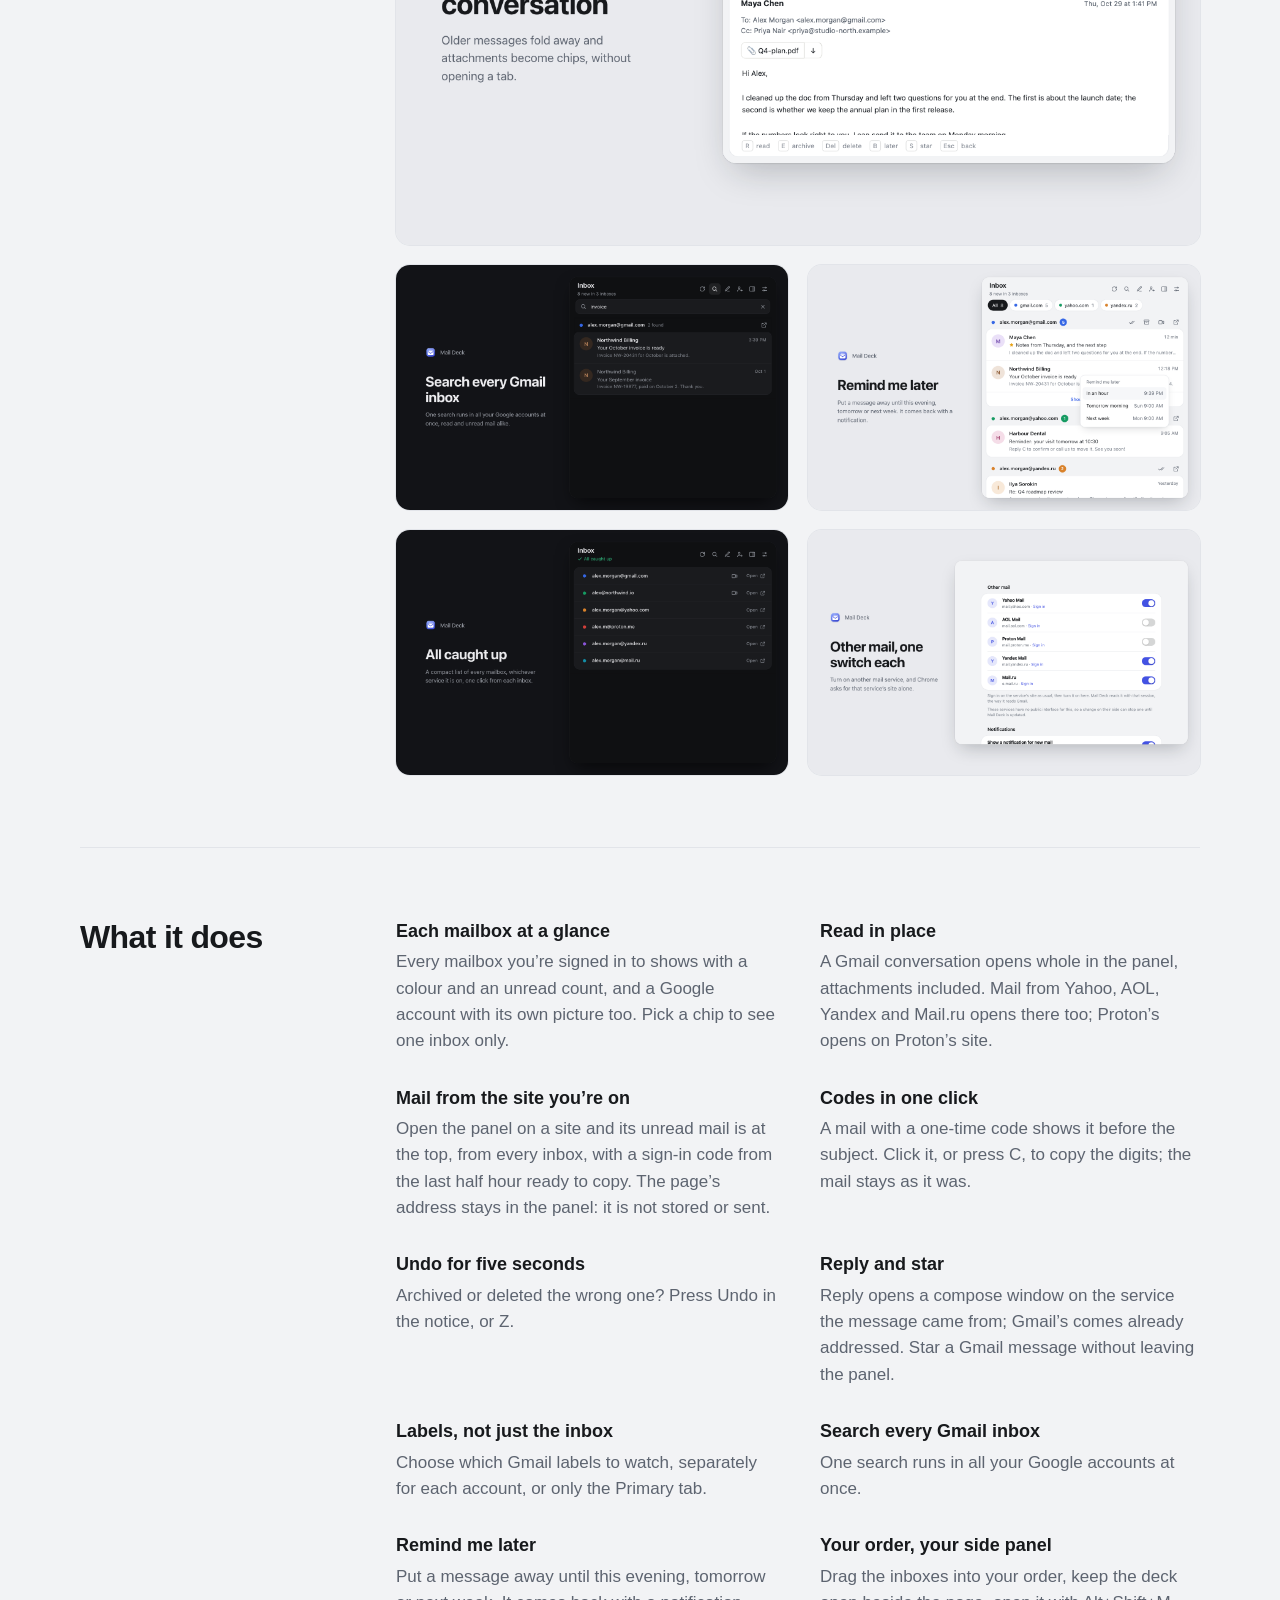
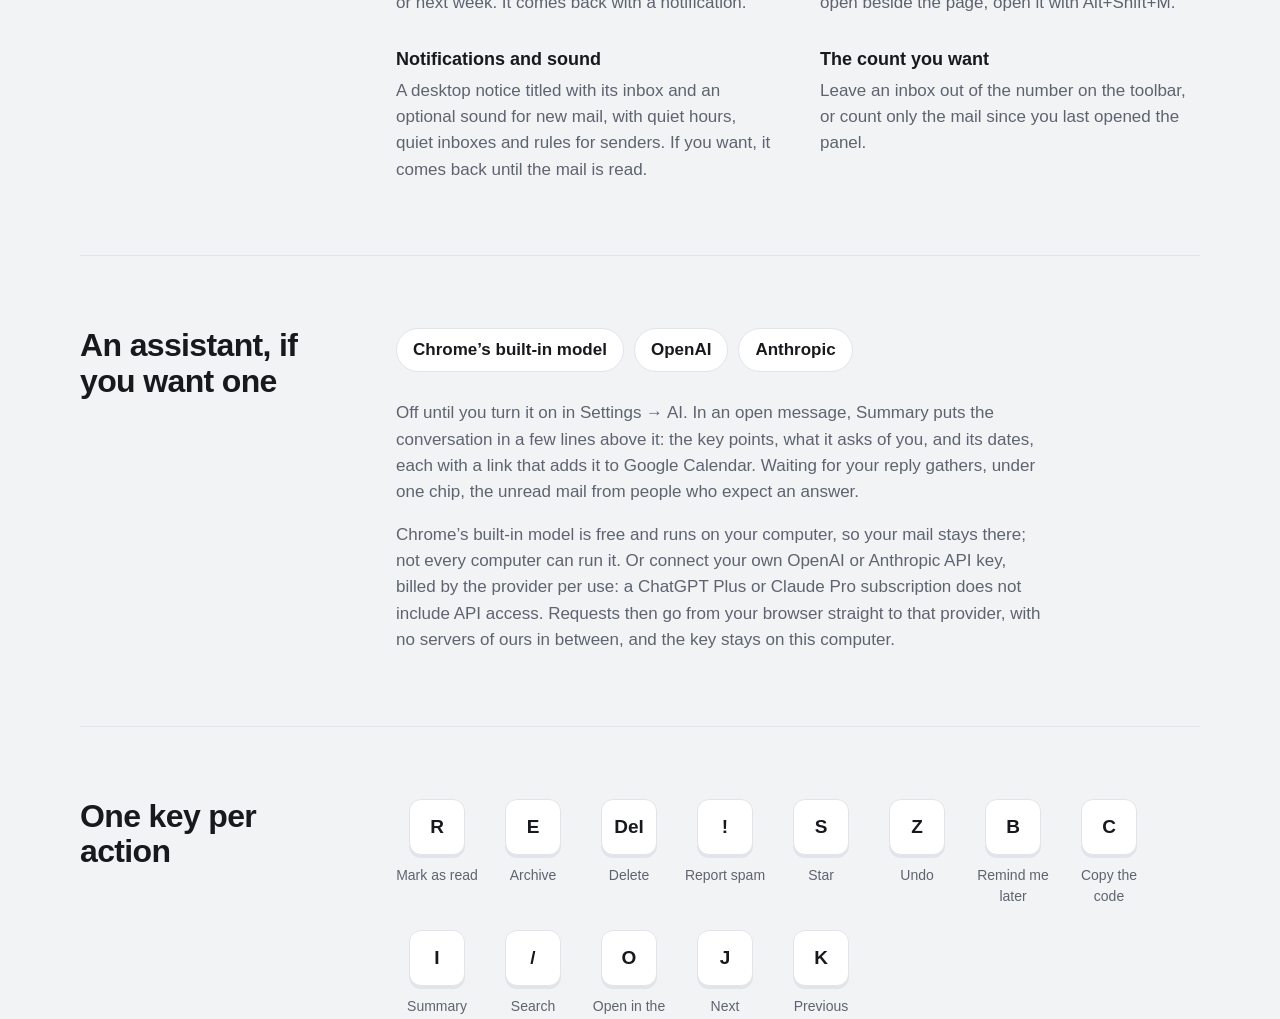
==== commit e3ef365d: "README, landing and store copy for 1.4.0 - Mail from the site you're on, one-time codes, the AI assi" ====
--- a/docs/index.html
+++ b/docs/index.html
@@ -141,6 +141,14 @@
           <p>A Gmail conversation opens whole in the panel, attachments included. Mail from Yahoo, AOL, Yandex and Mail.ru opens there too; Proton’s opens on Proton’s site.</p>
         </li>
         <li>
+          <h3>Mail from the site you’re on</h3>
+          <p>Open the panel on a site and its unread mail is at the top, from every inbox, with a sign-in code from the last half hour ready to copy. The page’s address stays in the panel: it is not stored or sent.</p>
+        </li>
+        <li>
+          <h3>Codes in one click</h3>
+          <p>A mail with a one-time code shows it before the subject. Click it, or press C, to copy the digits; the mail stays as it was.</p>
+        </li>
+        <li>
           <h3>Undo for five seconds</h3>
           <p>Archived or deleted the wrong one? Press Undo in the notice, or Z.</p>
         </li>
@@ -166,9 +174,26 @@
         </li>
         <li>
           <h3>Notifications and sound</h3>
-          <p>A desktop notice and an optional sound for new mail, with quiet hours, quiet inboxes and rules for senders.</p>
+          <p>A desktop notice titled with its inbox and an optional sound for new mail, with quiet hours, quiet inboxes and rules for senders. If you want, it comes back until the mail is read.</p>
+        </li>
+        <li>
+          <h3>The count you want</h3>
+          <p>Leave an inbox out of the number on the toolbar, or count only the mail since you last opened the panel.</p>
         </li>
       </ul>
+    </section>
+
+    <section class="block wrap" id="ai">
+      <h2>An assistant, if you want one</h2>
+      <div class="works">
+        <ul class="services">
+          <li>Chrome’s built-in model</li>
+          <li>OpenAI</li>
+          <li>Anthropic</li>
+        </ul>
+        <p>Off until you turn it on in Settings → AI. In an open message, Summary puts the conversation in a few lines above it: the key points, what it asks of you, and its dates, each with a link that adds it to Google Calendar. Waiting for your reply gathers, under one chip, the unread mail from people who expect an answer.</p>
+        <p>Chrome’s built-in model is free and runs on your computer, so your mail stays there; not every computer can run it. Or connect your own OpenAI or Anthropic API key, billed by the provider per use: a ChatGPT Plus or Claude Pro subscription does not include API access. Requests then go from your browser straight to that provider, with no servers of ours in between, and the key stays on this computer.</p>
+      </div>
     </section>
 
     <section class="block wrap">
@@ -181,24 +206,27 @@
         <li><kbd>S</kbd>Star</li>
         <li><kbd>Z</kbd>Undo</li>
         <li><kbd>B</kbd>Remind me later</li>
+        <li><kbd>C</kbd>Copy the code</li>
+        <li><kbd>I</kbd>Summary</li>
         <li><kbd>/</kbd>Search</li>
         <li><kbd>O</kbd>Open in the web app</li>
         <li><kbd>J</kbd>Next message</li>
+        <li><kbd>K</kbd>Previous message</li>
       </ul>
-      <p class="after">The keys go by position, so they work with any keyboard layout. Star and search are for Gmail; archive works everywhere but Yandex Mail and Mail.ru.</p>
+      <p class="after">The keys go by position, so they work with any keyboard layout. J and K work in an open message too, and the next one can open by itself after an action. Star and search are for Gmail; archive works everywhere but Yandex Mail and Mail.ru; Summary needs the AI assistant.</p>
     </section>
 
     <section class="block quiet wrap" id="privacy">
       <h2>Nothing in between</h2>
       <div>
-        <p>Mail Deck has no servers and no analytics. It talks only to Google and to the mail services you turn on, each with the session your browser already has, and never sees your password.</p>
+        <p>Mail Deck has no servers and no analytics. It talks only to Google and to the mail services you turn on, each with the session your browser already has, and never sees your password. The AI assistant adds one more only if you connect your own key: that provider, straight from your browser.</p>
         <p><a href="privacy.html">Read the privacy policy</a></p>
       </div>
     </section>
   </main>
 
   <footer class="foot wrap">
-    <p>Mail Deck is not made by or affiliated with Google, Yahoo, AOL, Proton, Yandex or VK. Gmail is a trademark of Google LLC; the other names belong to their owners.</p>
+    <p>Mail Deck is not made by or affiliated with Google, Yahoo, AOL, Proton, Yandex, VK, OpenAI or Anthropic. Gmail is a trademark of Google LLC; the other names belong to their owners.</p>
     <a href="https://github.com/nord-express/mail-deck">GitHub</a>
     <a href="https://github.com/nord-express/mail-deck/issues">Report a problem</a>
     <a href="privacy.html">Privacy</a>
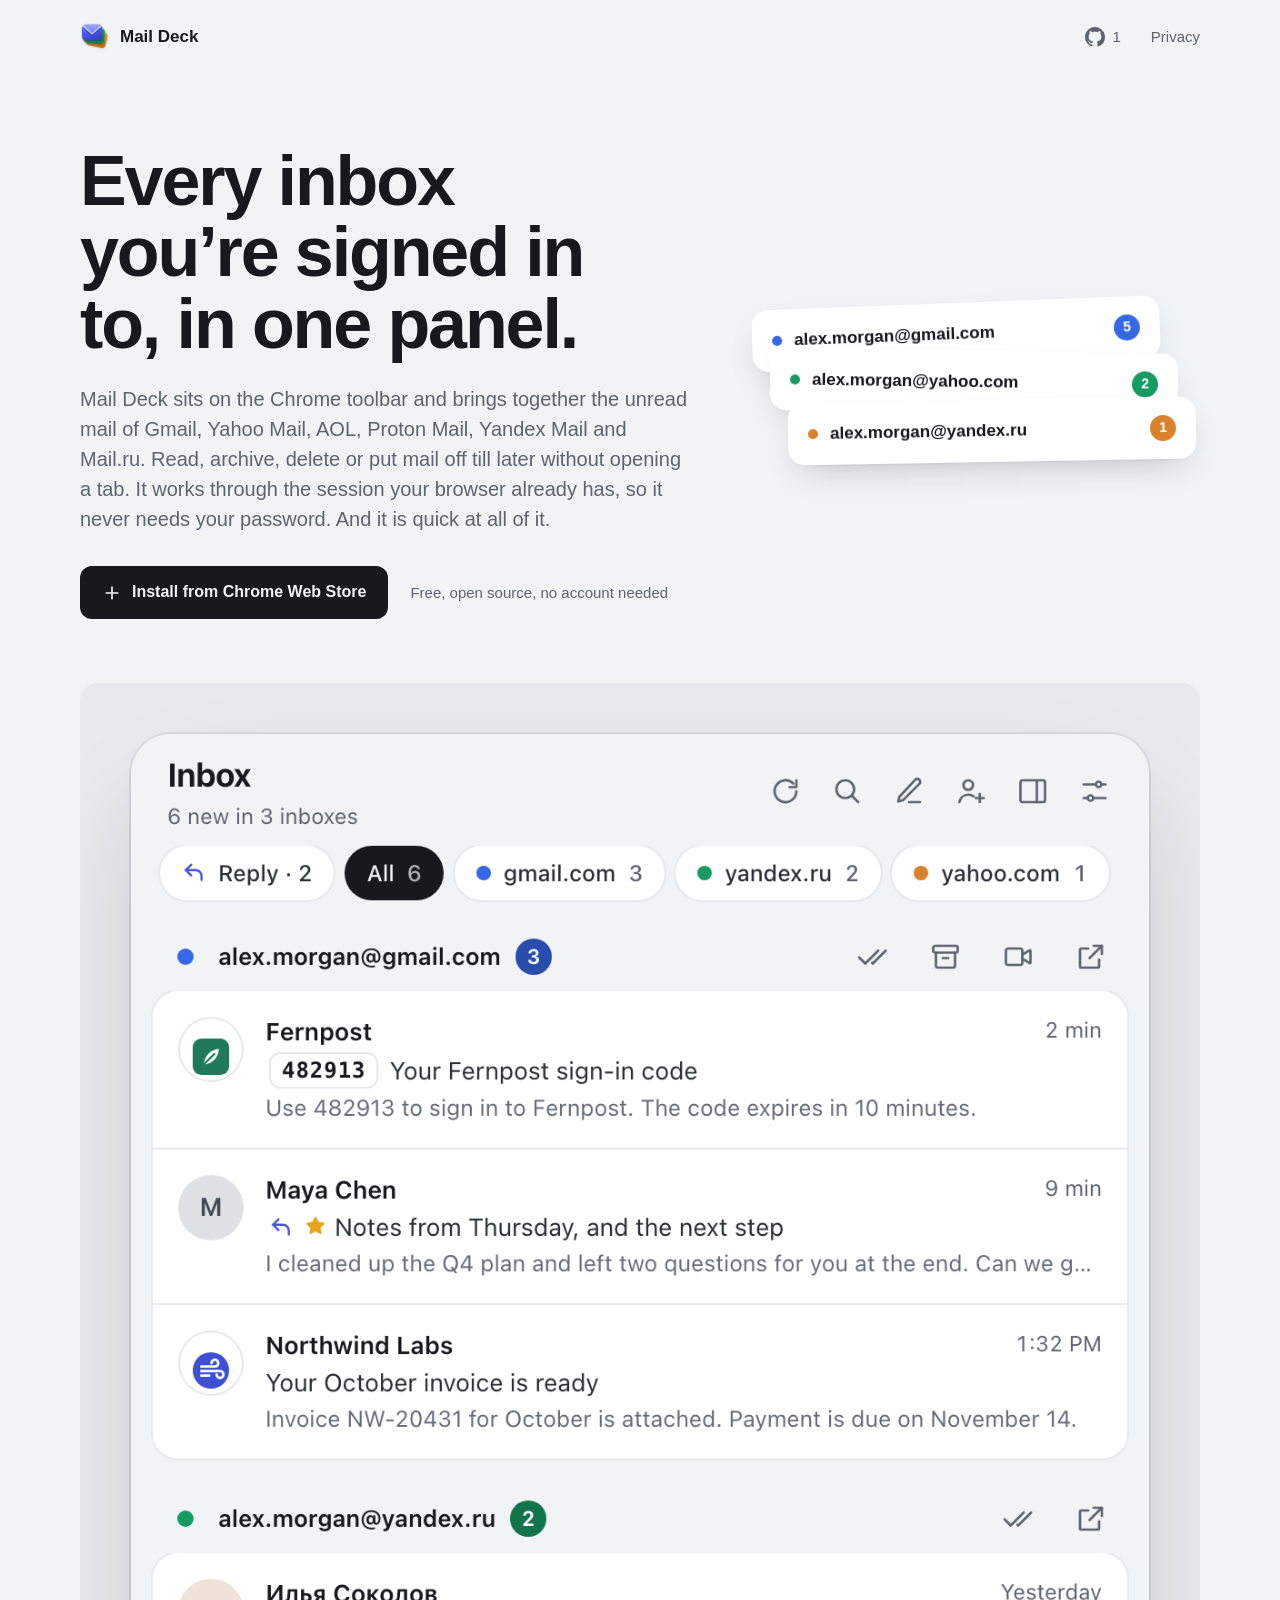
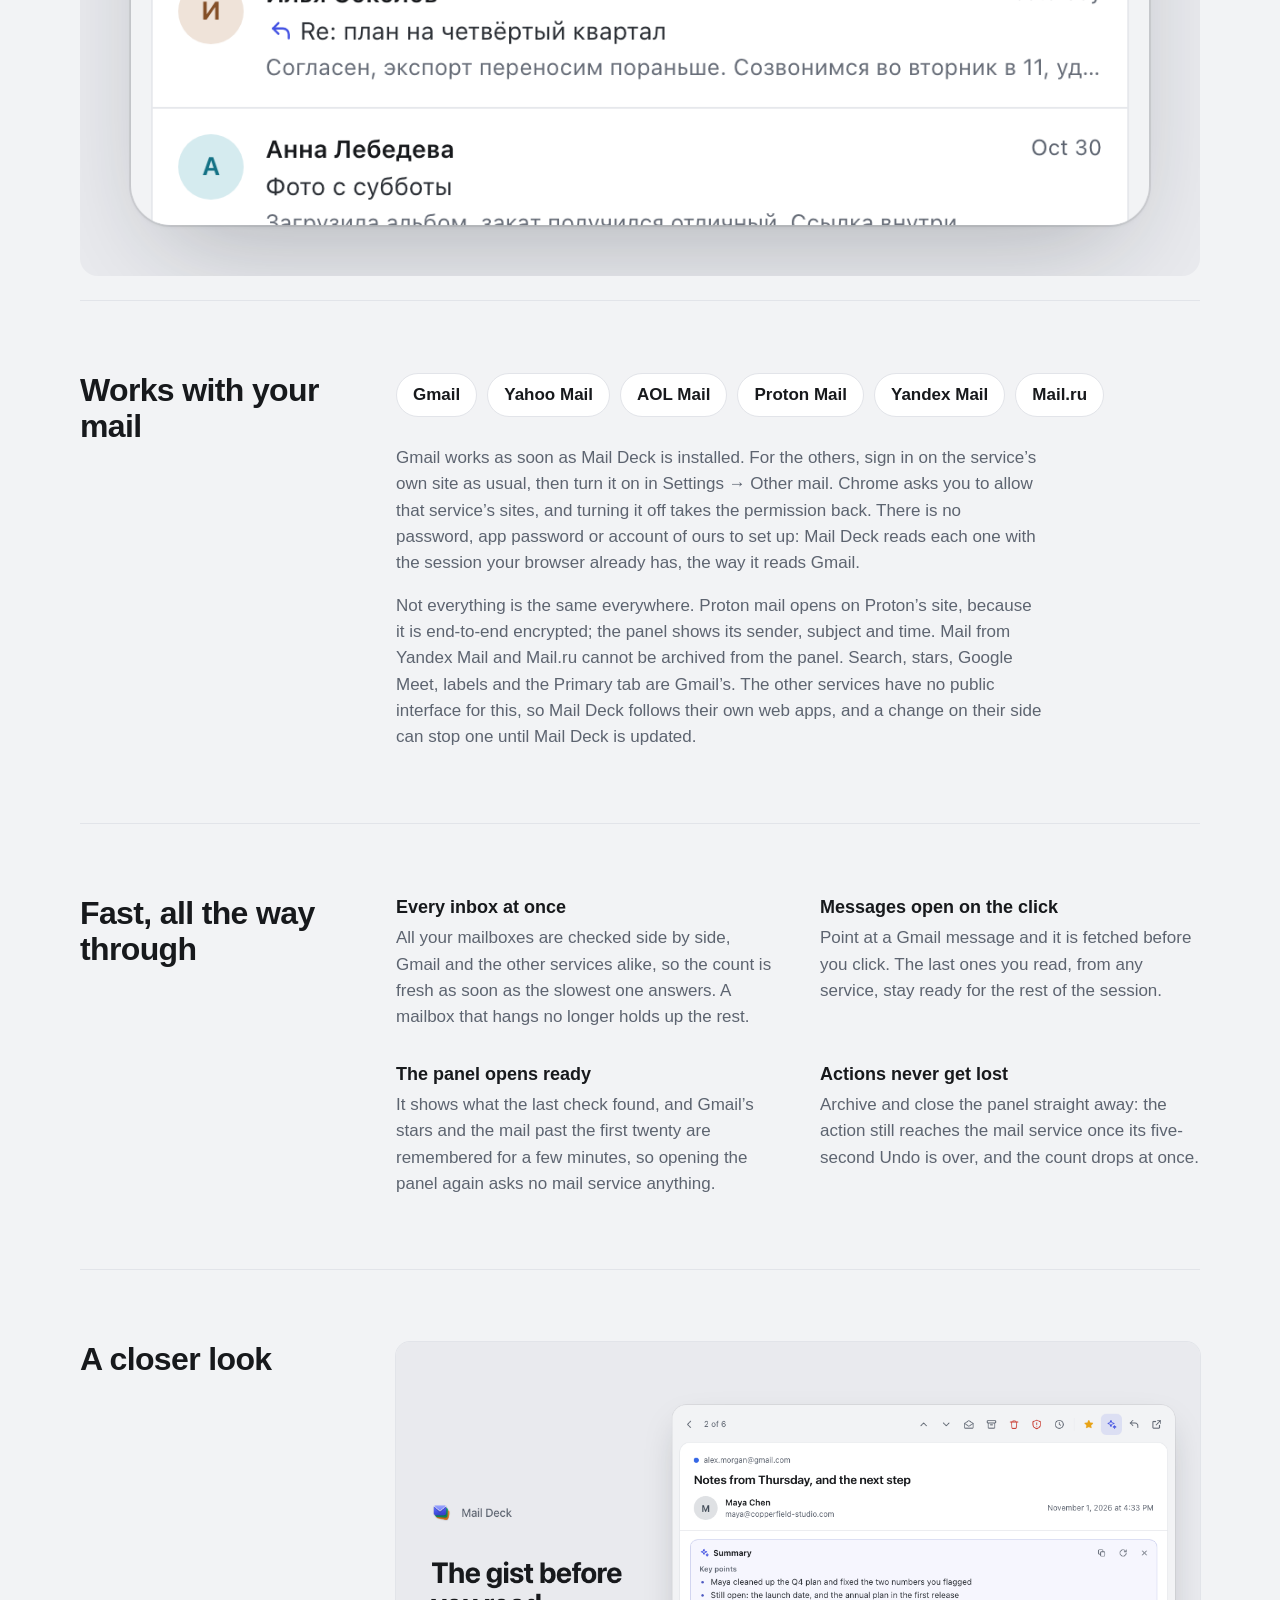
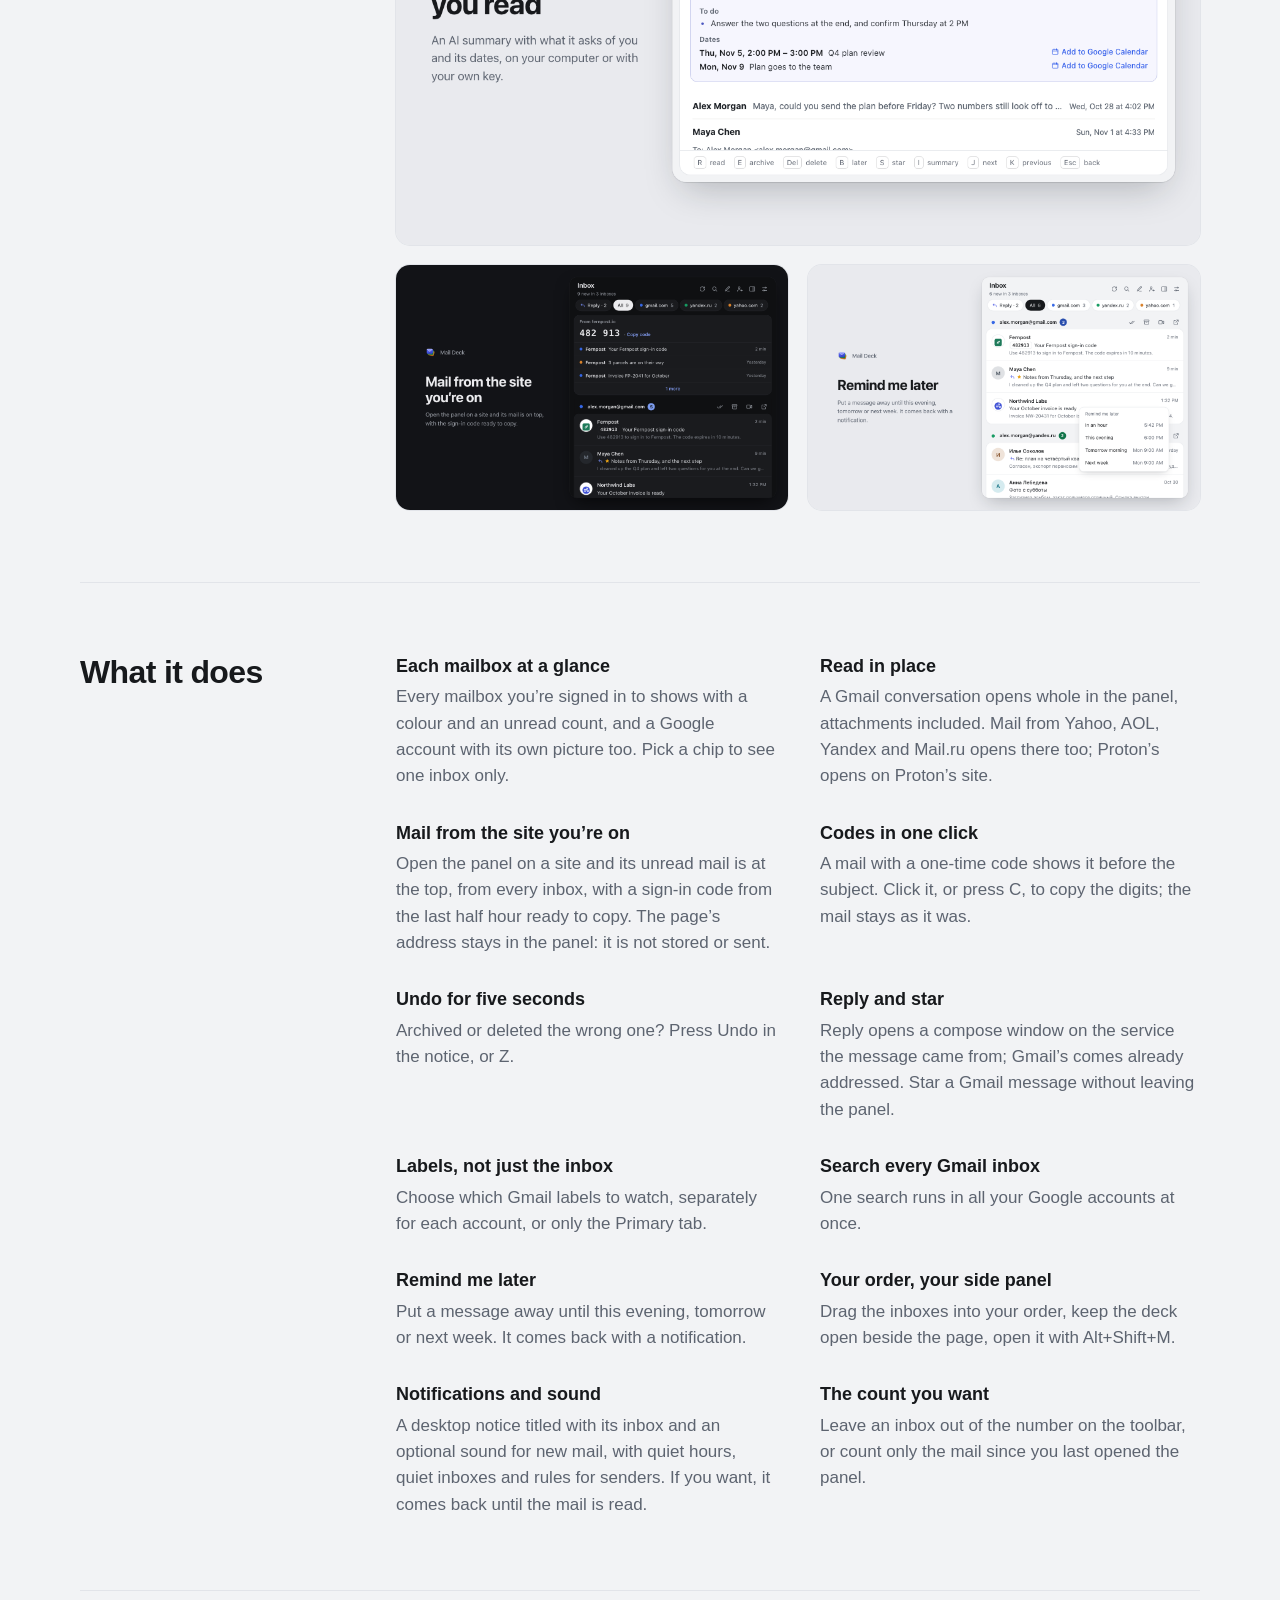
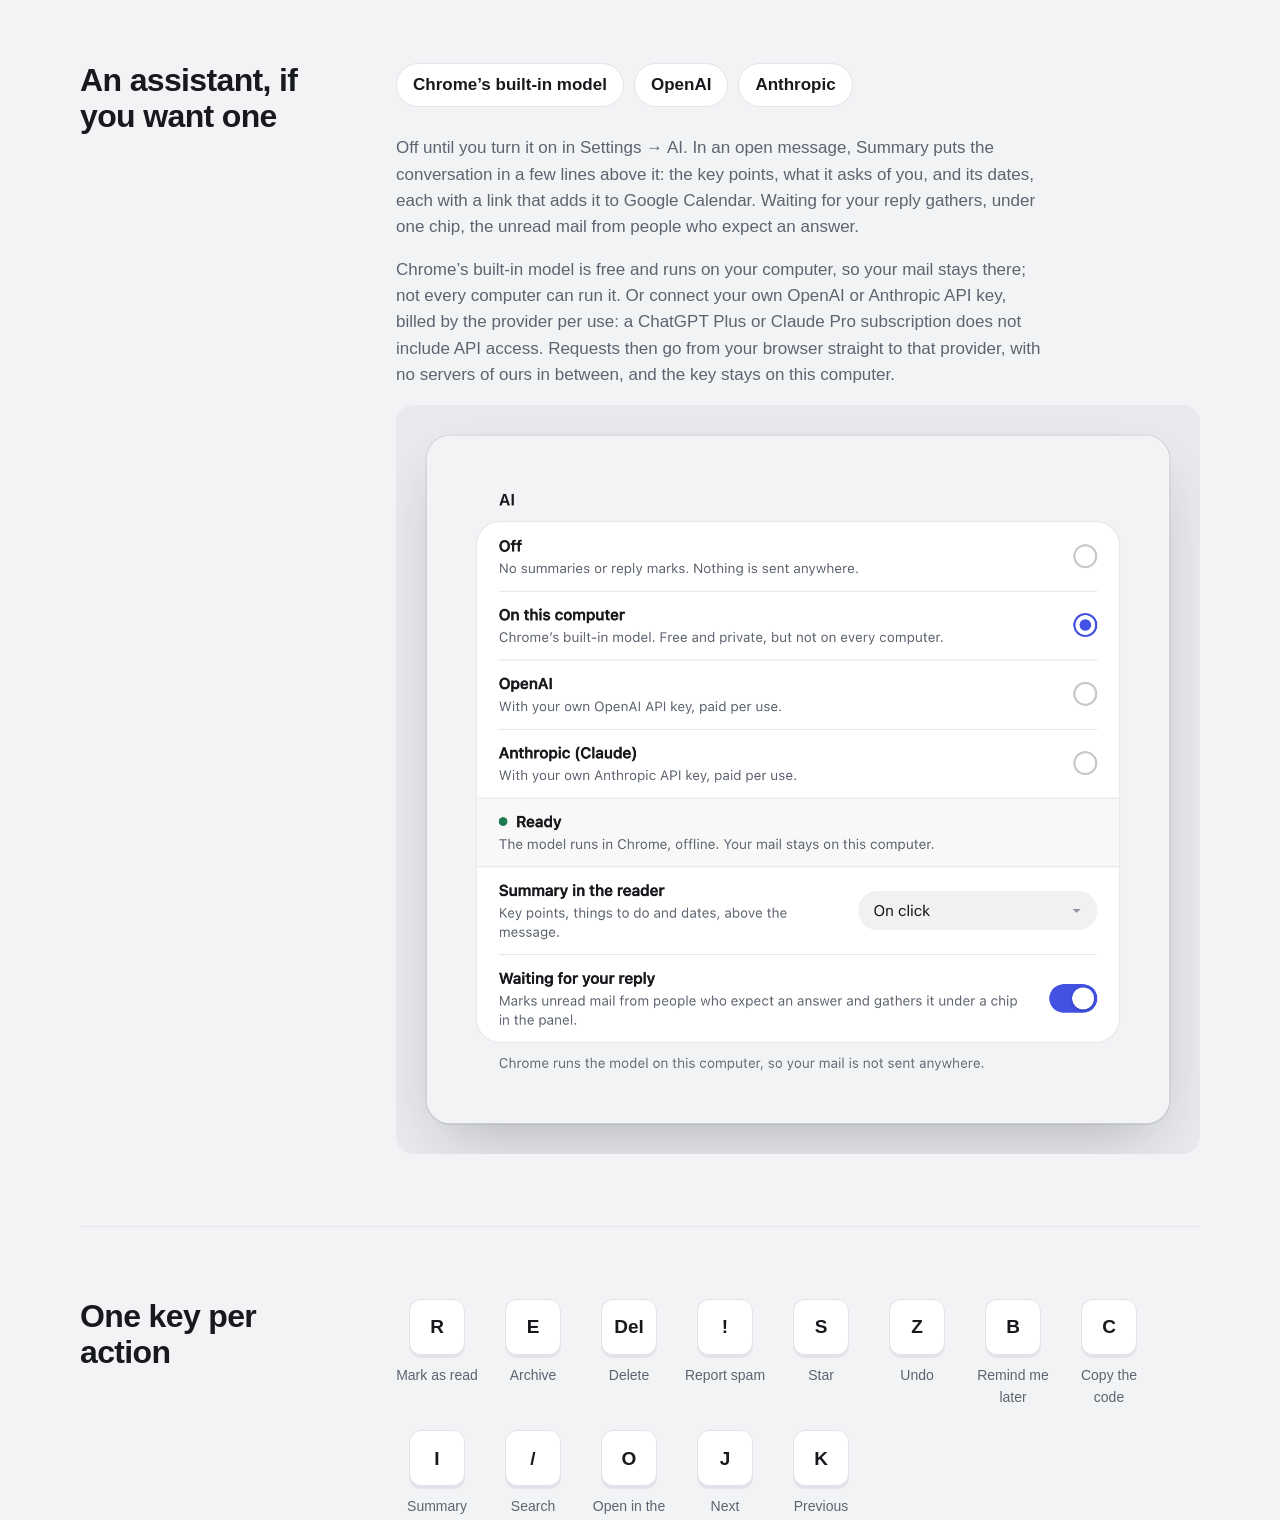
==== commit ee652abf: "Screenshots for 1.4.0, with the new icon - Store: five shots in a new order: every inbox with the ma" ====
--- a/docs/index.html
+++ b/docs/index.html
@@ -76,7 +76,7 @@
         <source media="(max-width: 600px) and (prefers-color-scheme: dark)" srcset="images/inbox-dark.webp" width="1232" height="1312">
         <source media="(max-width: 600px)" srcset="images/inbox-light.webp" width="1232" height="1312">
         <source media="(prefers-color-scheme: dark)" srcset="images/hero-dark.webp">
-        <img src="images/hero-light.webp" width="2904" height="1312" alt="The Mail Deck panel: unread mail from Gmail, Yahoo Mail and Yandex Mail mailboxes, and an open message">
+        <img src="images/hero-light.webp" width="2904" height="1312" alt="The Mail Deck panel: unread mail from Gmail, Yandex Mail and Yahoo Mail mailboxes, with a sign-in code and two messages waiting for a reply, and an open message with its AI summary">
       </picture>
     </figure>
 
@@ -121,11 +121,9 @@
     <section class="block wrap">
       <h2>A closer look</h2>
       <div class="screens">
-        <img src="images/screens/2-read.webp" width="1280" height="800" loading="lazy" alt="A conversation open in the panel: older messages folded, an attachment chip">
-        <img src="images/screens/3-search.webp" width="1280" height="800" loading="lazy" alt="One search across two Gmail inboxes, read and unread results">
+        <img src="images/screens/2-summary.webp" width="1280" height="800" loading="lazy" alt="An open message with its AI summary above it: the key points, a thing to do, and two dates, each with Add to Google Calendar">
+        <img src="images/screens/3-site.webp" width="1280" height="800" loading="lazy" alt="The panel opened over a website: that site’s mail on top, from two inboxes, with its sign-in code ready to copy">
         <img src="images/screens/4-later.webp" width="1280" height="800" loading="lazy" alt="The Remind me later menu over a message">
-        <img src="images/screens/5-empty.webp" width="1280" height="800" loading="lazy" alt="All caught up: a compact list of six mailboxes on Gmail, Yahoo Mail, Proton Mail, Yandex Mail and Mail.ru">
-        <img src="images/screens/6-settings.webp" width="1280" height="800" loading="lazy" alt="Settings: Other mail, with a switch for each mail service">
       </div>
     </section>
 
@@ -193,6 +191,10 @@
         </ul>
         <p>Off until you turn it on in Settings → AI. In an open message, Summary puts the conversation in a few lines above it: the key points, what it asks of you, and its dates, each with a link that adds it to Google Calendar. Waiting for your reply gathers, under one chip, the unread mail from people who expect an answer.</p>
         <p>Chrome’s built-in model is free and runs on your computer, so your mail stays there; not every computer can run it. Or connect your own OpenAI or Anthropic API key, billed by the provider per use: a ChatGPT Plus or Claude Pro subscription does not include API access. Requests then go from your browser straight to that provider, with no servers of ours in between, and the key stays on this computer.</p>
+        <picture class="shot">
+          <source media="(prefers-color-scheme: dark)" srcset="images/ai-dark.webp">
+          <img src="images/ai-light.webp" width="1472" height="1372" loading="lazy" decoding="async" alt="Settings → AI: Off, On this computer (chosen, and ready), or your own OpenAI or Anthropic API key; the summary comes on click, and Waiting for your reply is on">
+        </picture>
       </div>
     </section>
 
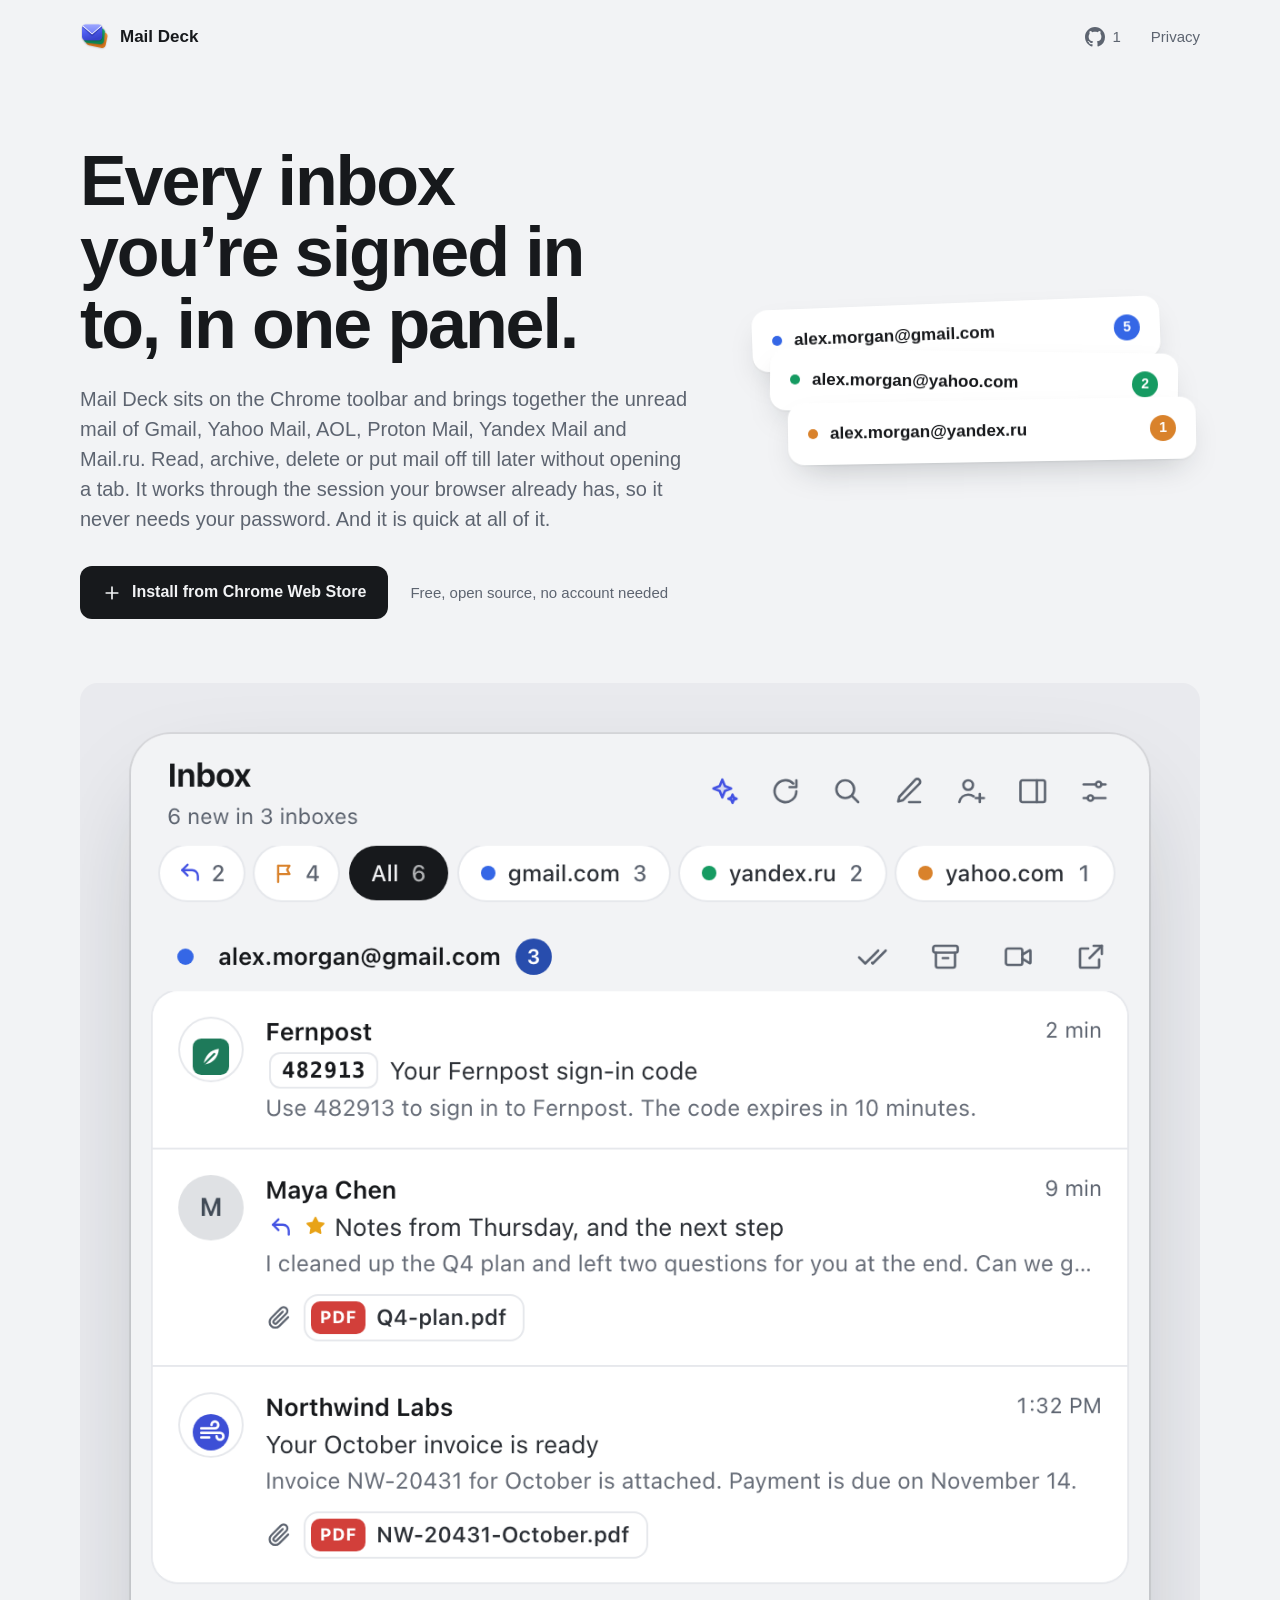
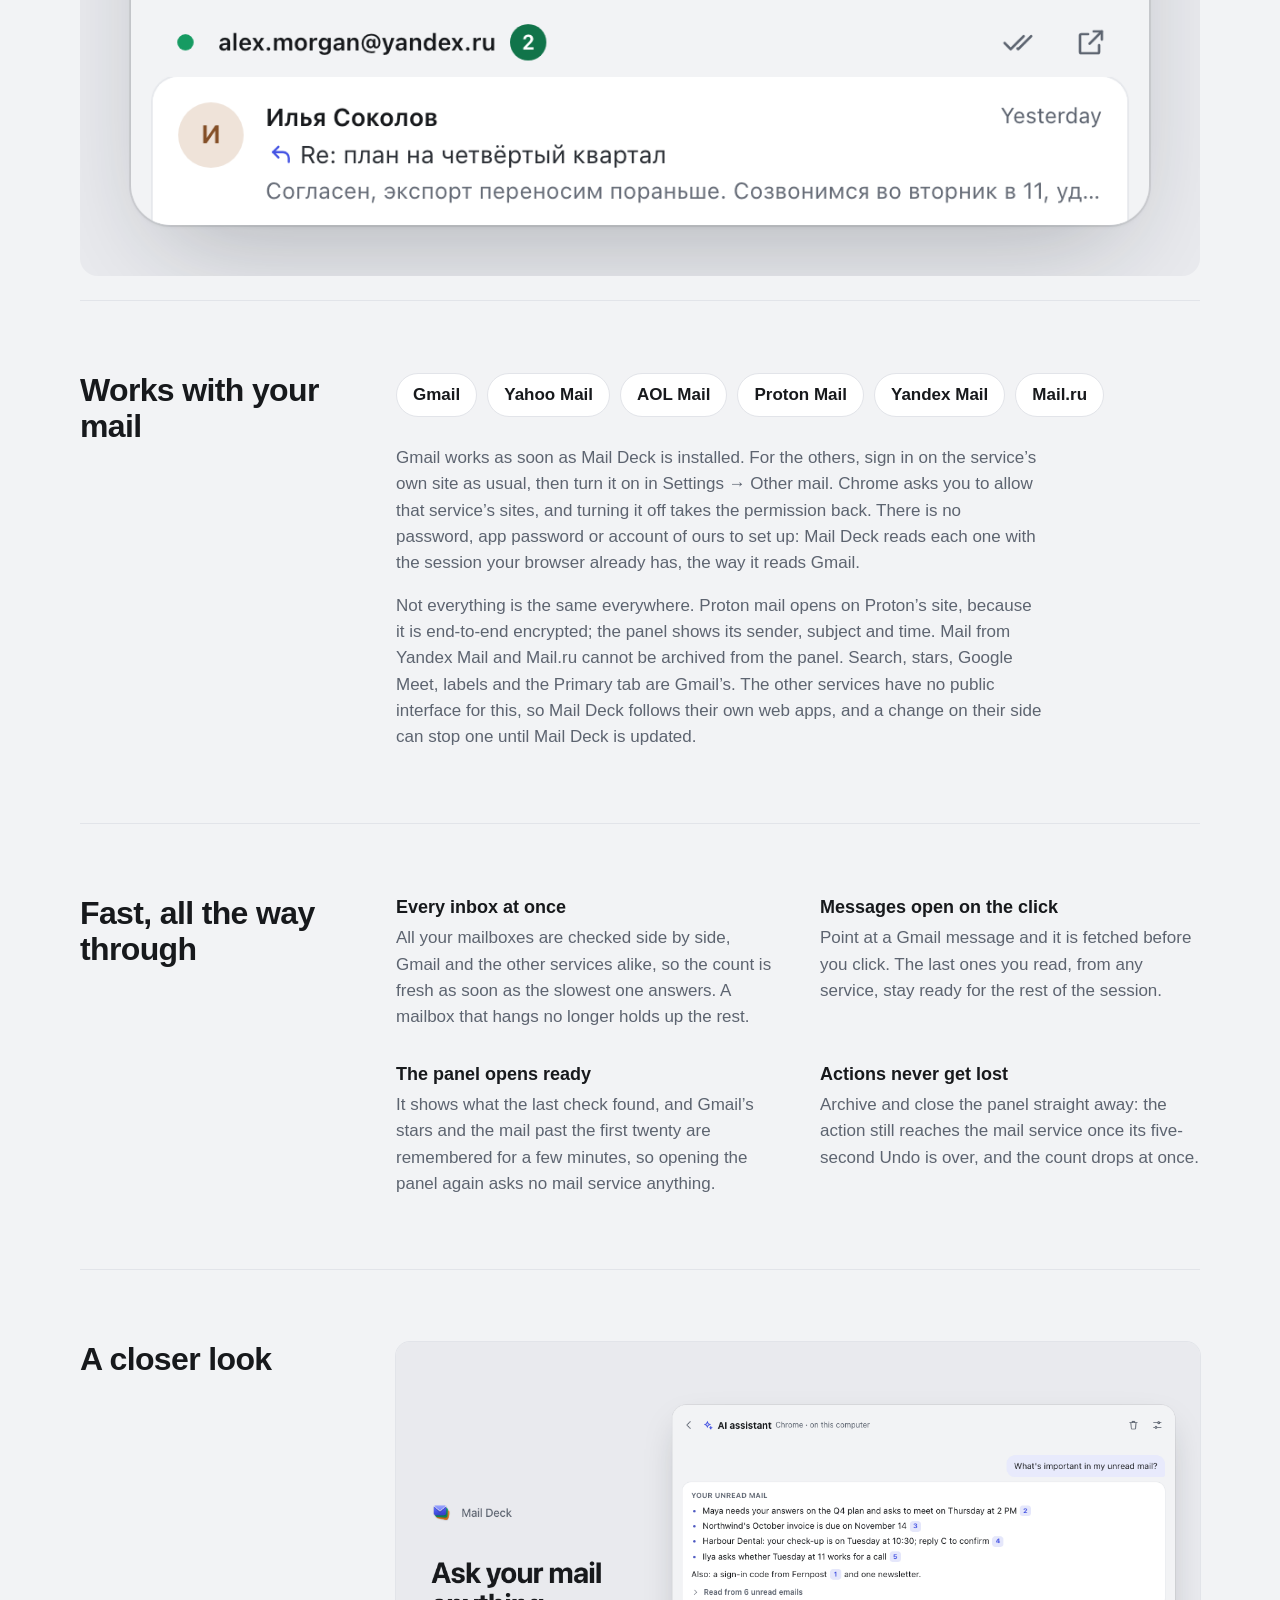
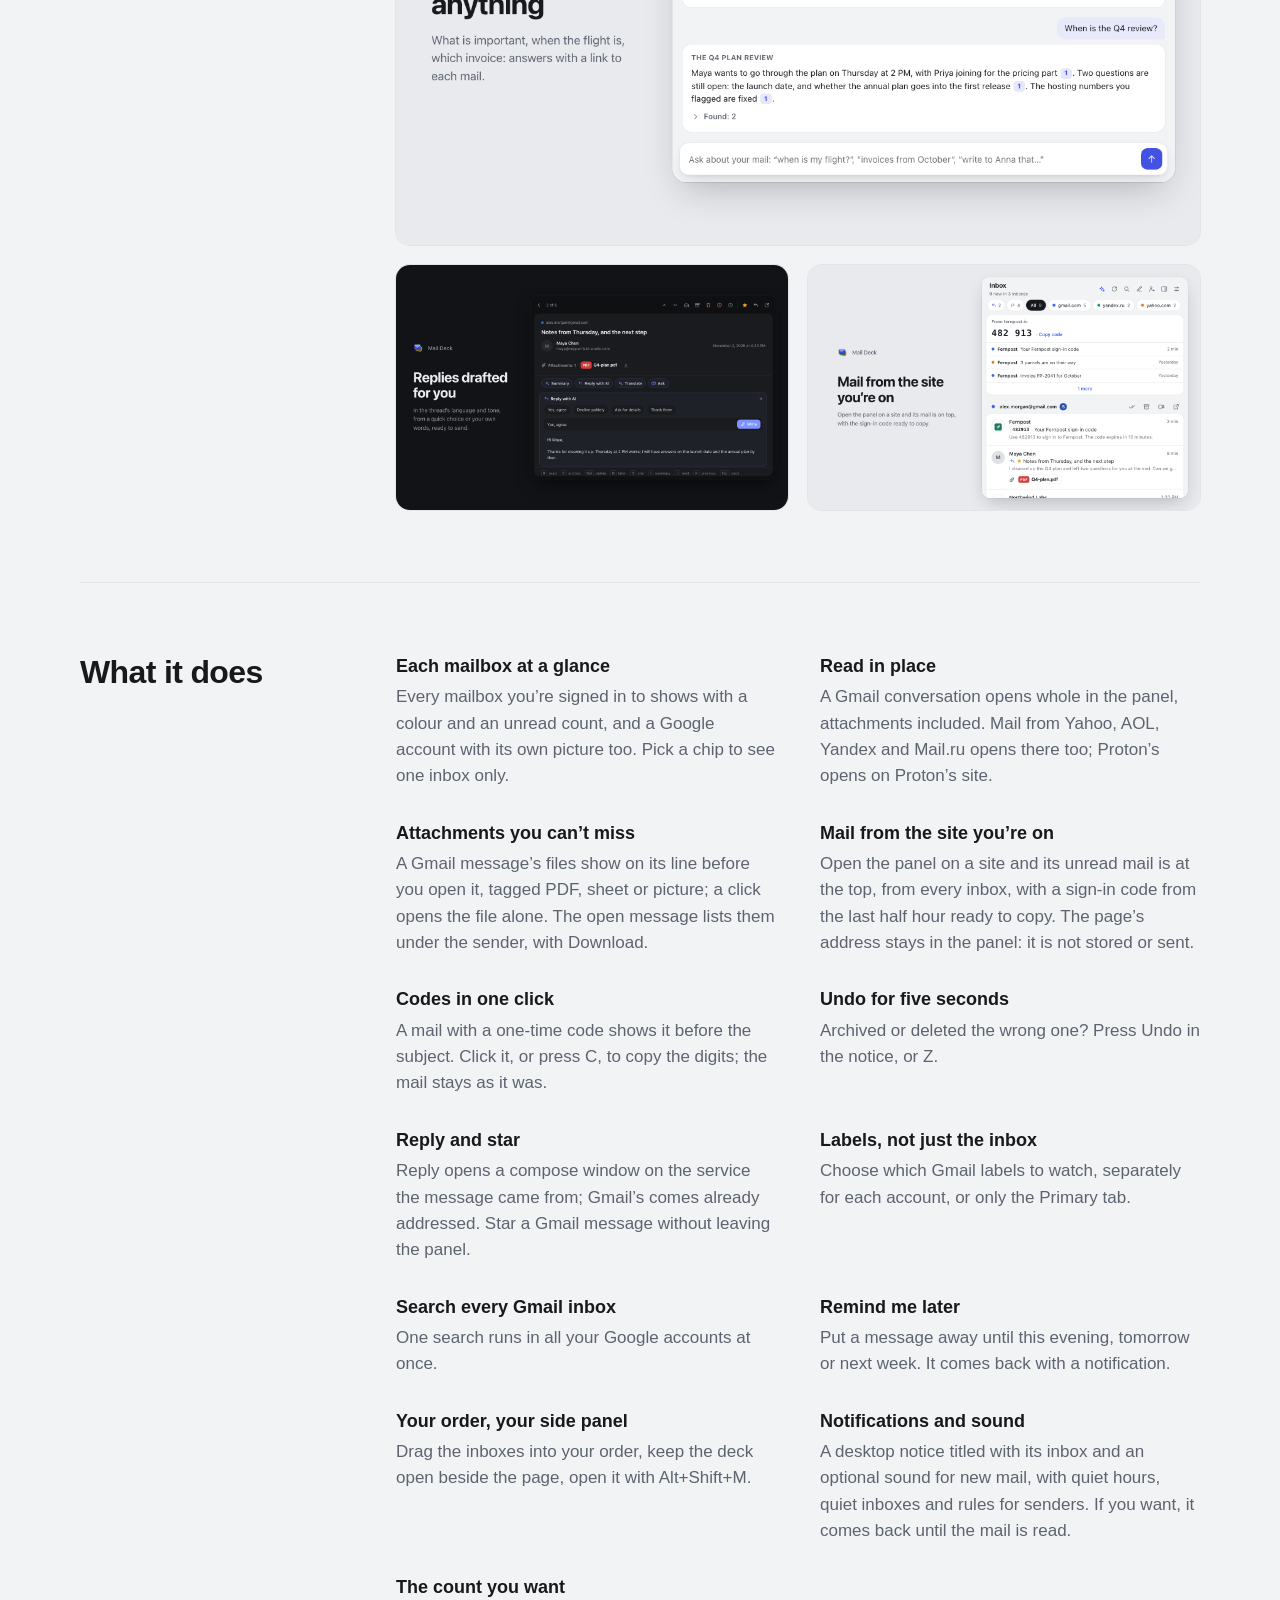
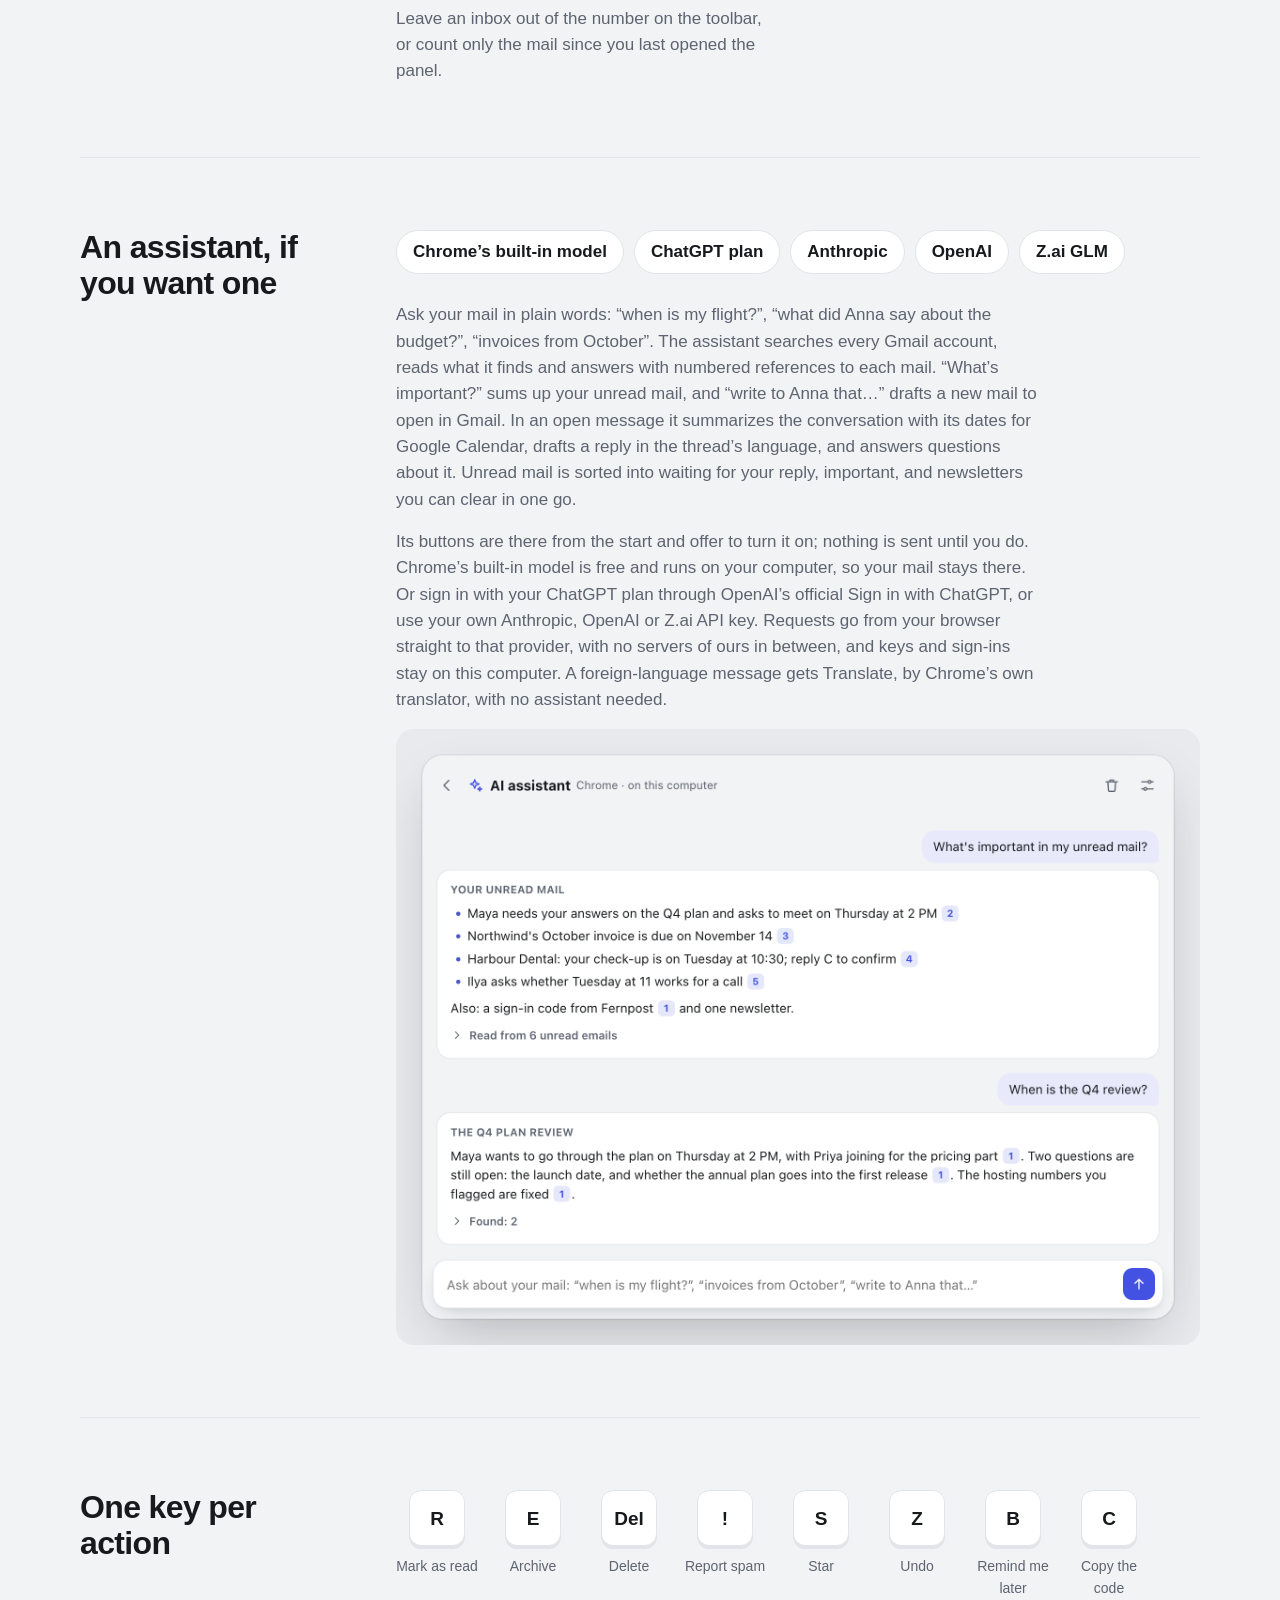
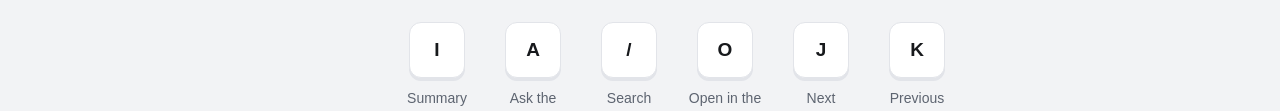
==== commit cd6333b1: "README, landing page and privacy policy for the assistant, the ChatGPT plan, Z.ai and attachments Wh" ====
--- a/docs/index.html
+++ b/docs/index.html
@@ -121,9 +121,9 @@
     <section class="block wrap">
       <h2>A closer look</h2>
       <div class="screens">
-        <img src="images/screens/2-summary.webp" width="1280" height="800" loading="lazy" alt="An open message with its AI summary above it: the key points, a thing to do, and two dates, each with Add to Google Calendar">
-        <img src="images/screens/3-site.webp" width="1280" height="800" loading="lazy" alt="The panel opened over a website: that site’s mail on top, from two inboxes, with its sign-in code ready to copy">
-        <img src="images/screens/4-later.webp" width="1280" height="800" loading="lazy" alt="The Remind me later menu over a message">
+        <img src="images/screens/2-assistant.webp" width="1280" height="800" loading="lazy" alt="The AI assistant: what is important in the unread mail, with a numbered link to each mail, and an answer about a plan review">
+        <img src="images/screens/3-reply.webp" width="1280" height="800" loading="lazy" alt="An open message with Reply with AI: quick choices and a drafted reply, ready to open in Gmail">
+        <img src="images/screens/4-site.webp" width="1280" height="800" loading="lazy" alt="The panel opened over a website: that site’s mail on top, from two inboxes, with its sign-in code ready to copy">
       </div>
     </section>
 
@@ -137,6 +137,10 @@
         <li>
           <h3>Read in place</h3>
           <p>A Gmail conversation opens whole in the panel, attachments included. Mail from Yahoo, AOL, Yandex and Mail.ru opens there too; Proton’s opens on Proton’s site.</p>
+        </li>
+        <li>
+          <h3>Attachments you can’t miss</h3>
+          <p>A Gmail message’s files show on its line before you open it, tagged PDF, sheet or picture; a click opens the file alone. The open message lists them under the sender, with Download.</p>
         </li>
         <li>
           <h3>Mail from the site you’re on</h3>
@@ -186,14 +190,16 @@
       <div class="works">
         <ul class="services">
           <li>Chrome’s built-in model</li>
+          <li>ChatGPT plan</li>
+          <li>Anthropic</li>
           <li>OpenAI</li>
-          <li>Anthropic</li>
+          <li>Z.ai GLM</li>
         </ul>
-        <p>Off until you turn it on in Settings → AI. In an open message, Summary puts the conversation in a few lines above it: the key points, what it asks of you, and its dates, each with a link that adds it to Google Calendar. Waiting for your reply gathers, under one chip, the unread mail from people who expect an answer.</p>
-        <p>Chrome’s built-in model is free and runs on your computer, so your mail stays there; not every computer can run it. Or connect your own OpenAI or Anthropic API key, billed by the provider per use: a ChatGPT Plus or Claude Pro subscription does not include API access. Requests then go from your browser straight to that provider, with no servers of ours in between, and the key stays on this computer.</p>
+        <p>Ask your mail in plain words: “when is my flight?”, “what did Anna say about the budget?”, “invoices from October”. The assistant searches every Gmail account, reads what it finds and answers with numbered references to each mail. “What’s important?” sums up your unread mail, and “write to Anna that…” drafts a new mail to open in Gmail. In an open message it summarizes the conversation with its dates for Google Calendar, drafts a reply in the thread’s language, and answers questions about it. Unread mail is sorted into waiting for your reply, important, and newsletters you can clear in one go.</p>
+        <p>Its buttons are there from the start and offer to turn it on; nothing is sent until you do. Chrome’s built-in model is free and runs on your computer, so your mail stays there. Or sign in with your ChatGPT plan through OpenAI’s official Sign in with ChatGPT, or use your own Anthropic, OpenAI or Z.ai API key. Requests go from your browser straight to that provider, with no servers of ours in between, and keys and sign-ins stay on this computer. A foreign-language message gets Translate, by Chrome’s own translator, with no assistant needed.</p>
         <picture class="shot">
-          <source media="(prefers-color-scheme: dark)" srcset="images/ai-dark.webp">
-          <img src="images/ai-light.webp" width="1472" height="1372" loading="lazy" decoding="async" alt="Settings → AI: Off, On this computer (chosen, and ready), or your own OpenAI or Anthropic API key; the summary comes on click, and Waiting for your reply is on">
+          <source media="(prefers-color-scheme: dark)" srcset="images/assist-dark.webp">
+          <img src="images/assist-light.webp" width="1712" height="1312" loading="lazy" decoding="async" alt="The AI assistant: what is important in the unread mail, with numbered references to each mail, and an answer about the Q4 plan review">
         </picture>
       </div>
     </section>
@@ -210,6 +216,7 @@
         <li><kbd>B</kbd>Remind me later</li>
         <li><kbd>C</kbd>Copy the code</li>
         <li><kbd>I</kbd>Summary</li>
+        <li><kbd>A</kbd>Ask the assistant</li>
         <li><kbd>/</kbd>Search</li>
         <li><kbd>O</kbd>Open in the web app</li>
         <li><kbd>J</kbd>Next message</li>
